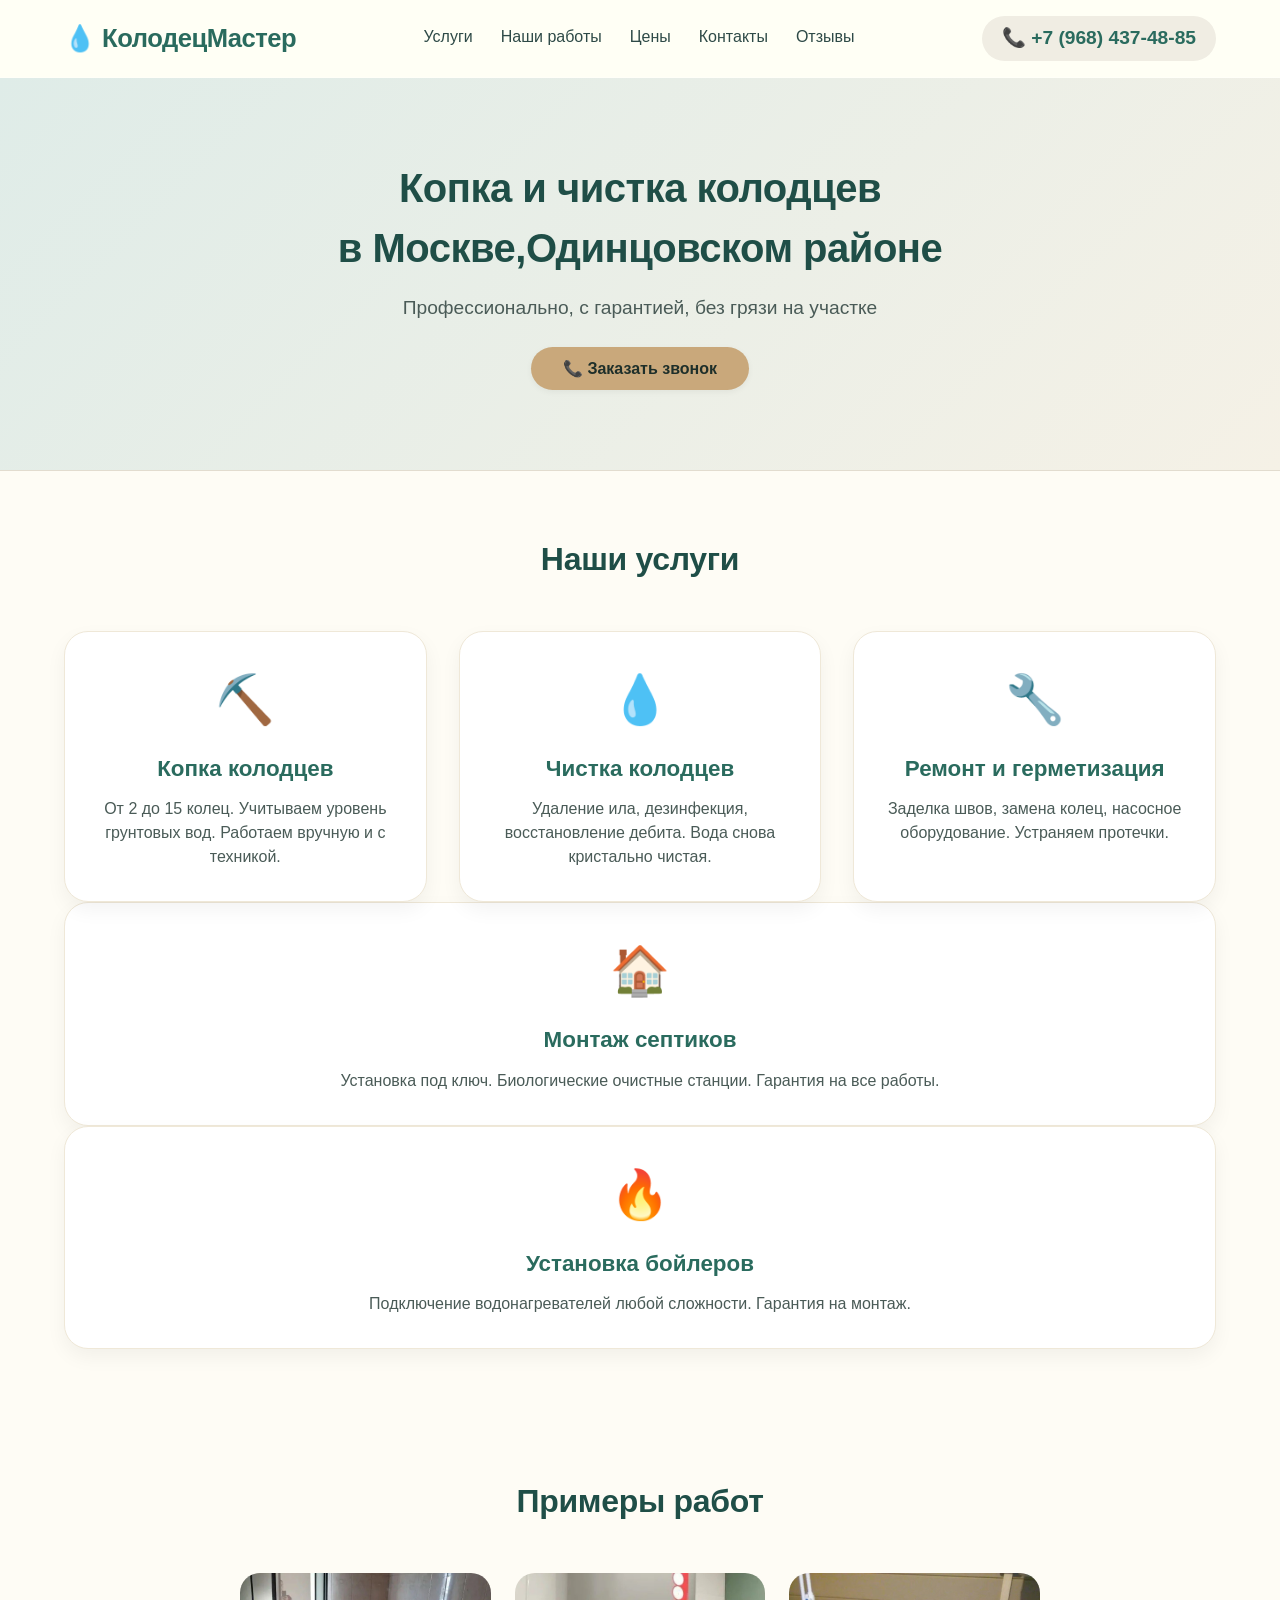
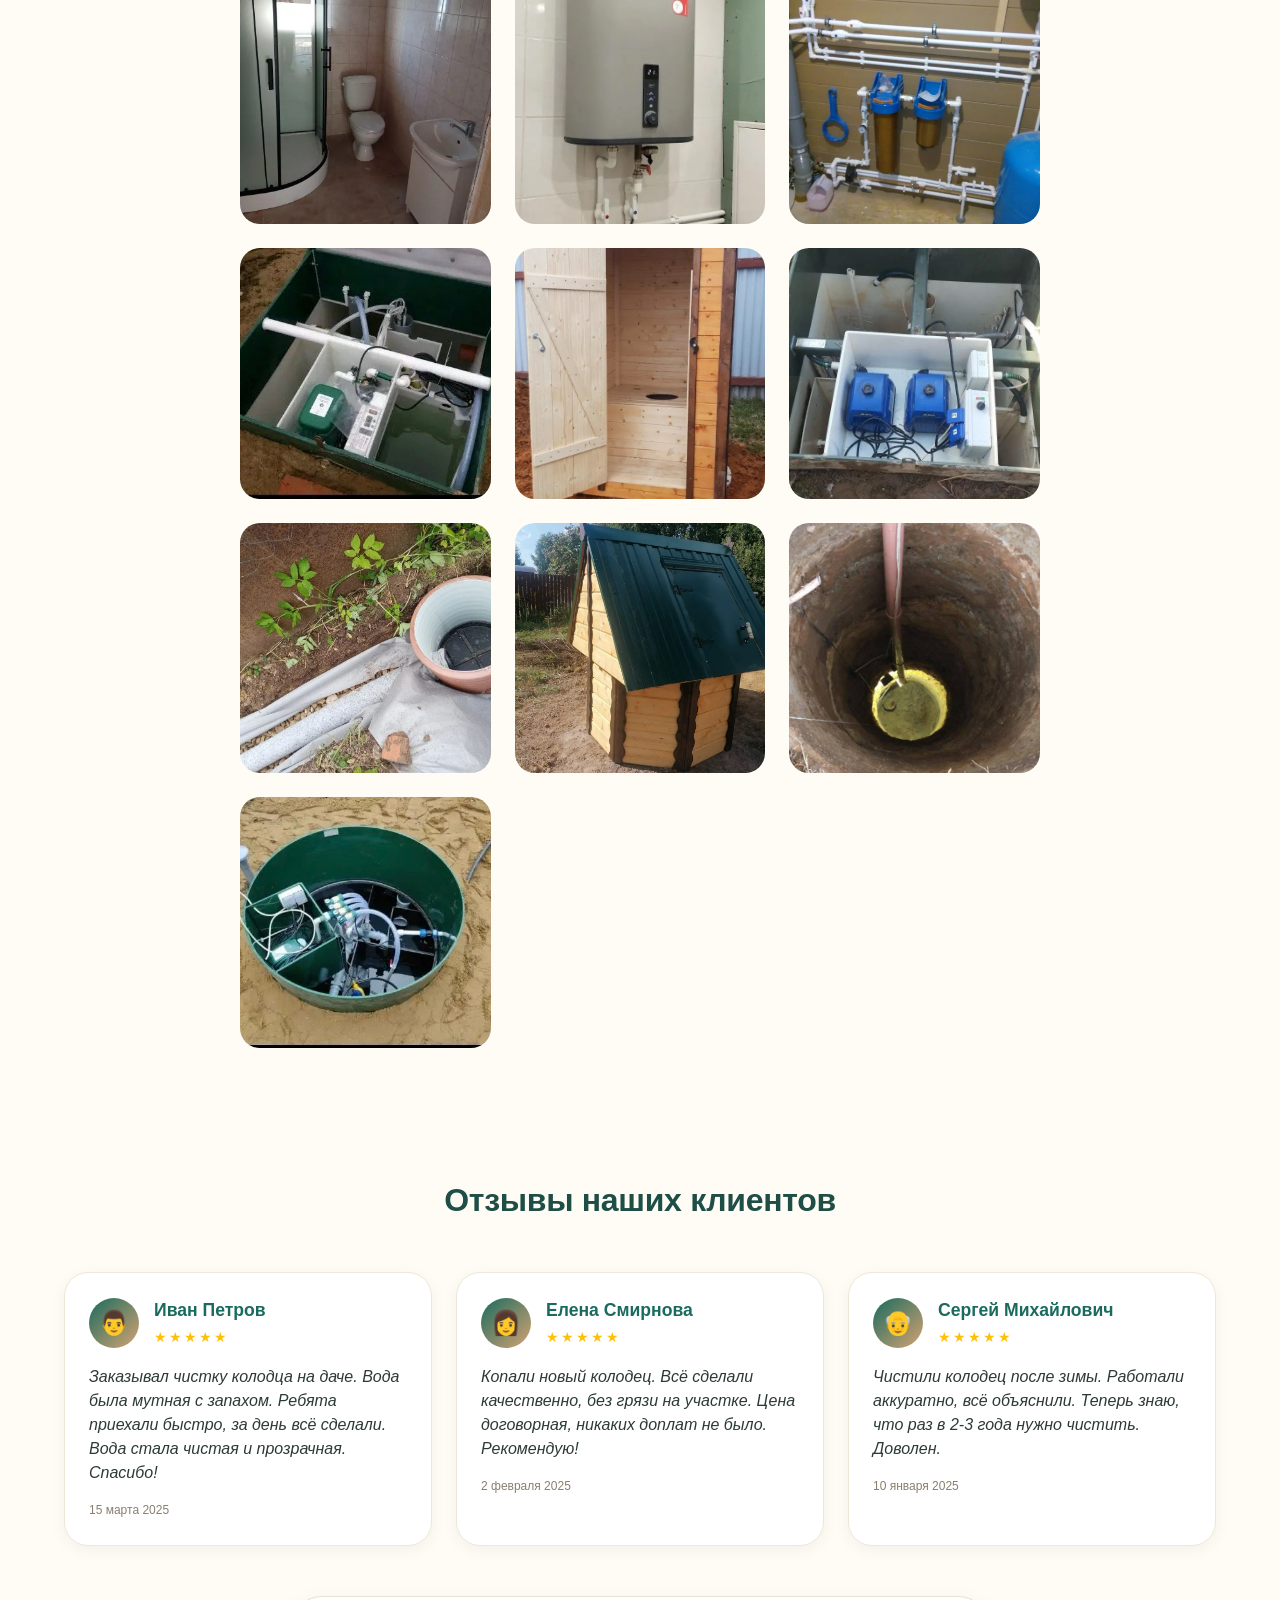
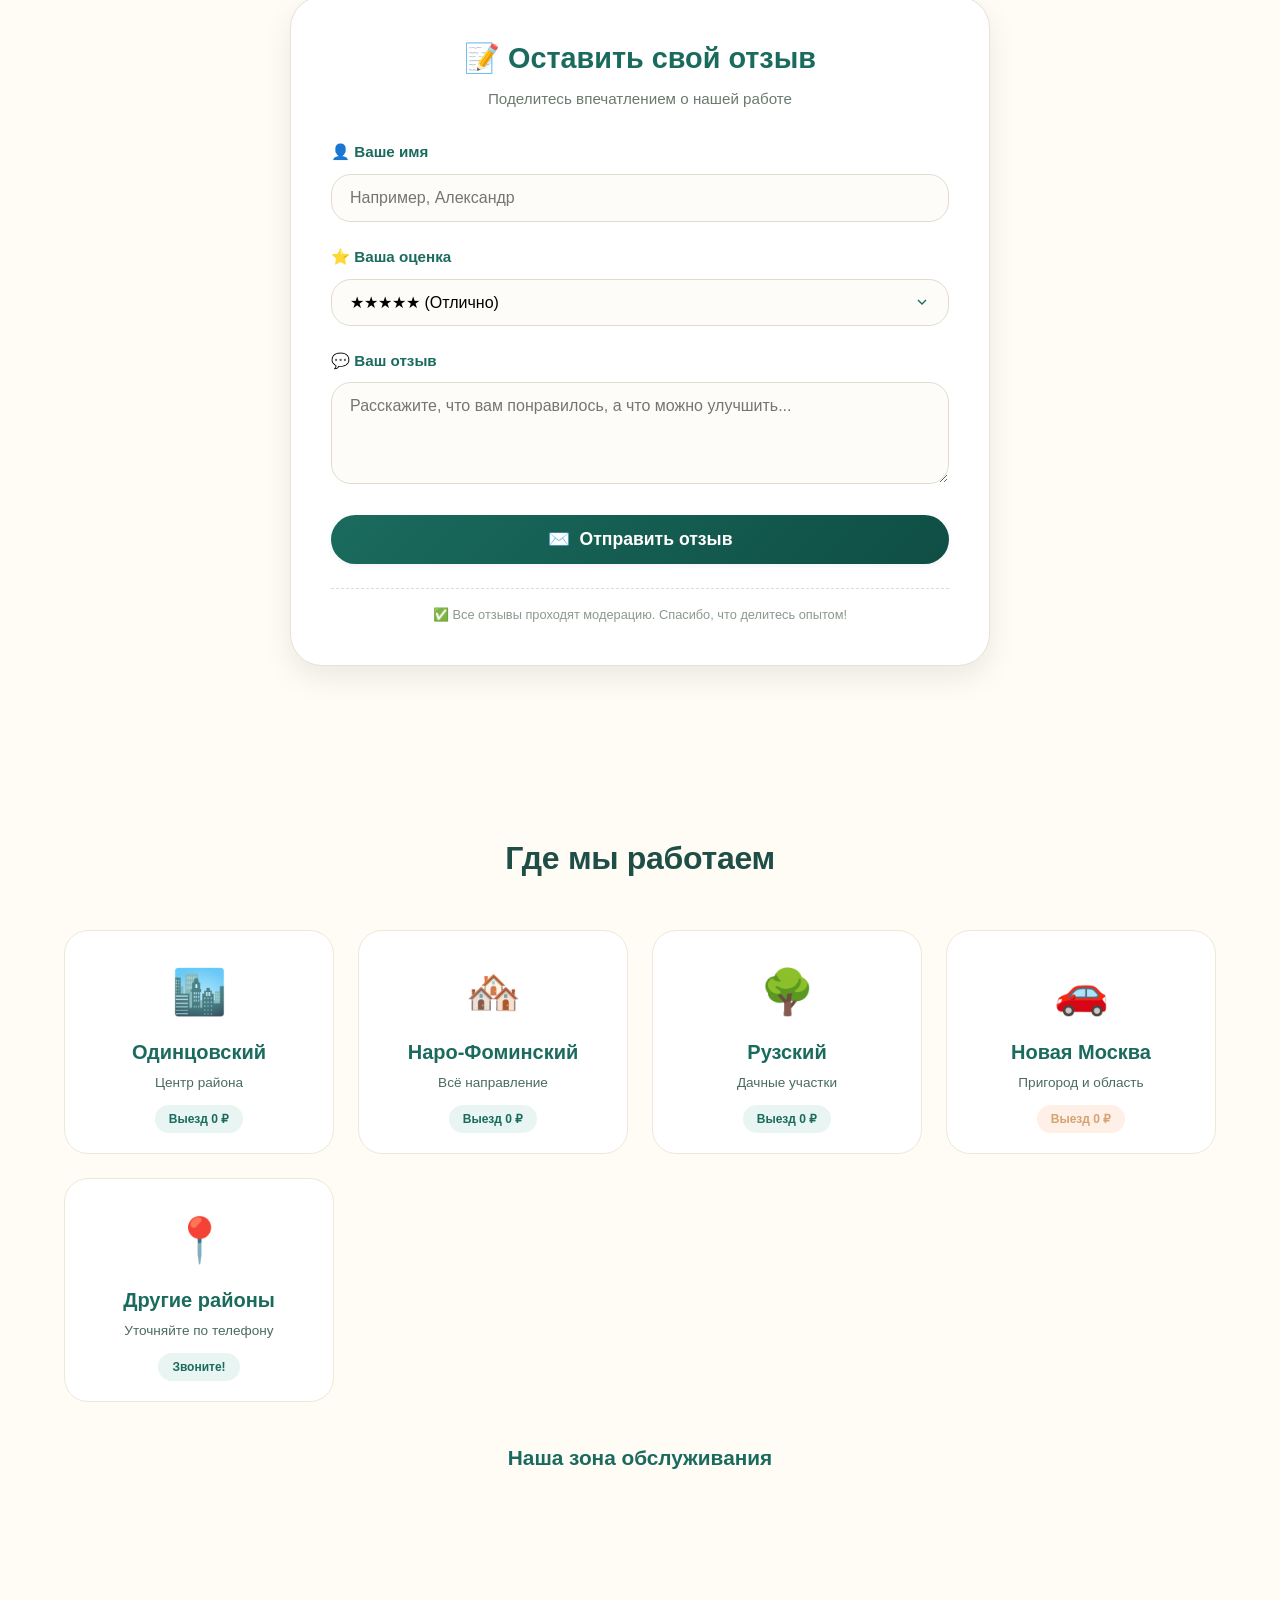
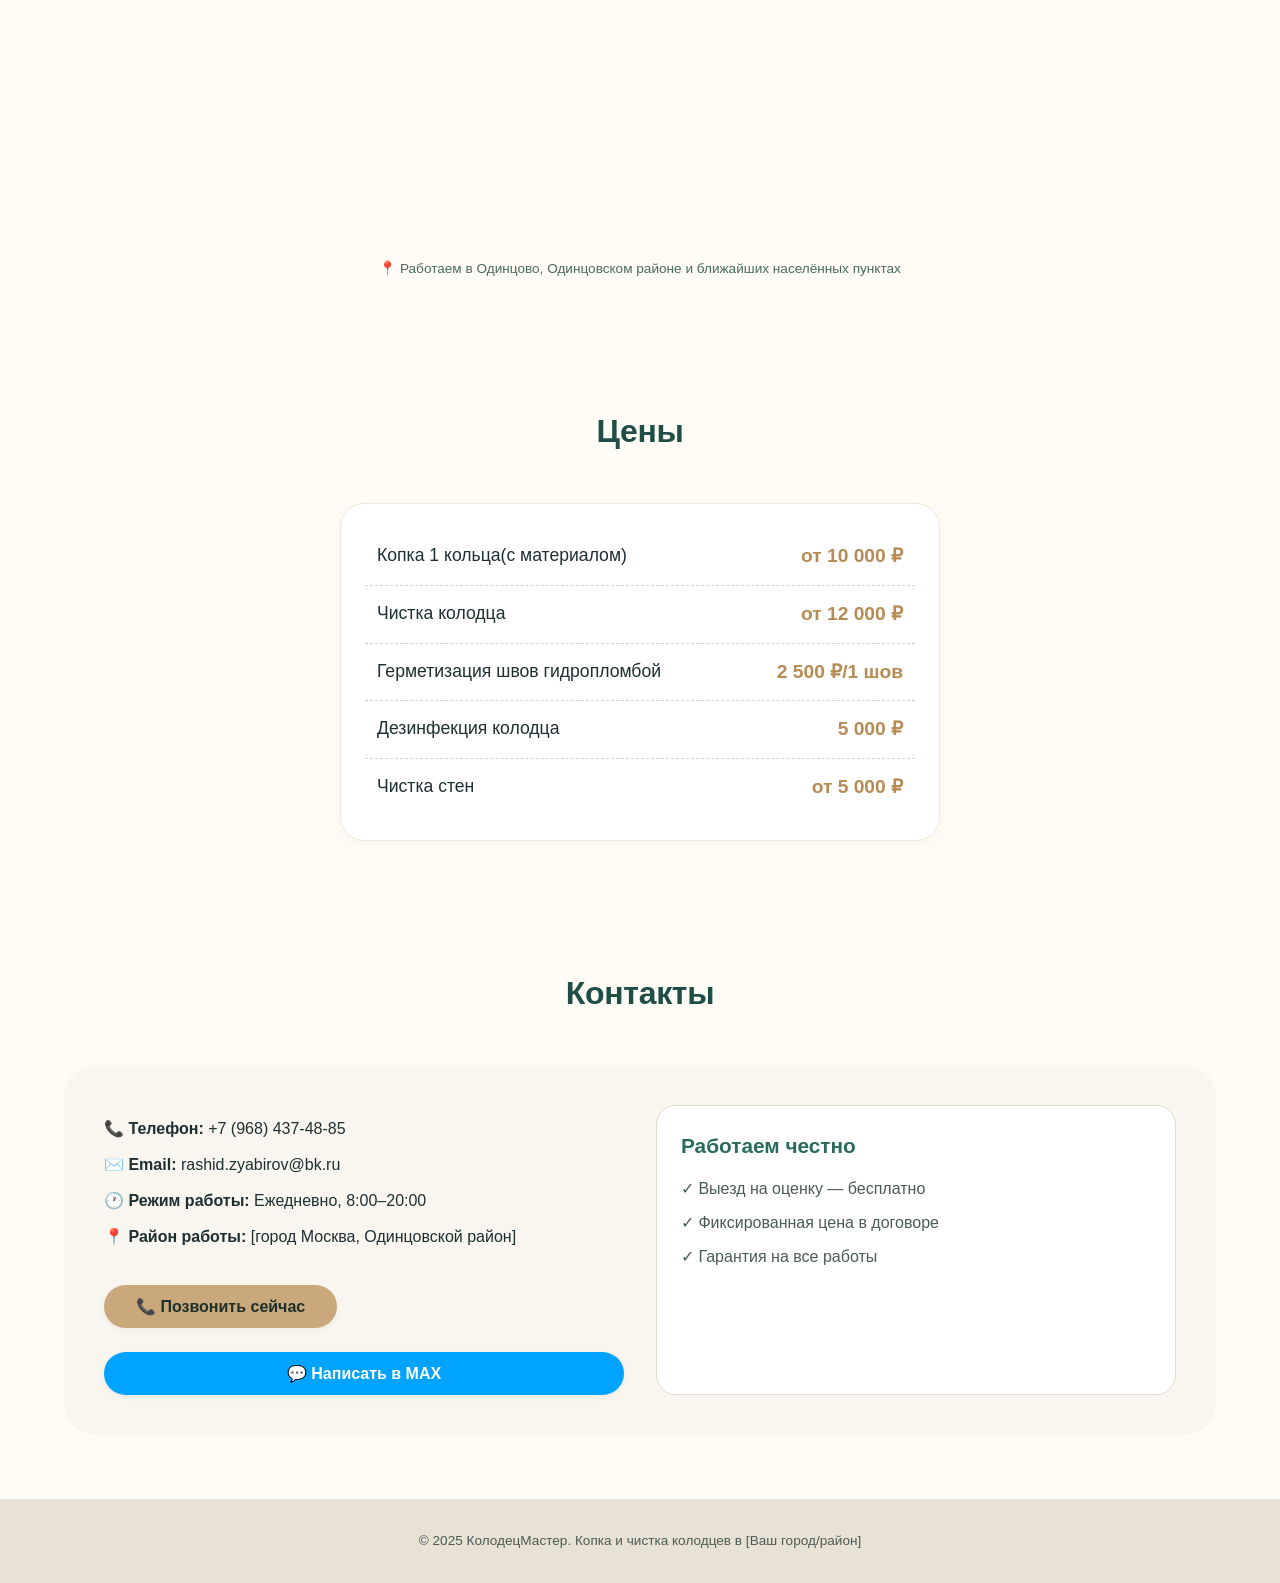
==== колодцыру.html @ 78f5280a "Add files via upload" ====
<!DOCTYPE html>
<html lang="ru">
<head>
    <meta charset="UTF-8">
    <meta name="viewport" content="width=device-width, initial-scale=1.0, maximum-scale=5.0, user-scalable=yes">
    <title>Копка и чистка колодцев | Профессионально</title>
    <link rel="stylesheet" href="style.css">
</head>
<body>
    <header>
        <div class="container">
            <div class="logo">💧 КолодецМастер</div>
            <nav>
                <a href="#services">Услуги</a>
                <a href="#gallery">Наши работы</a>
                <a href="#prices">Цены</a>
                <a href="#contacts">Контакты</a>
                <a href="#reviews">Отзывы</a>
            </nav>
            <div class="phone">📞 +7 (968) 437-48-85</div>
        </div>
    </header>

    <section class="hero">
        <div class="container">
            <h1>Копка и чистка колодцев <br>в Москве,Одинцовском районе</h1>
            <p>Профессионально, с гарантией, без грязи на участке</p>
            <button class="btn" onclick="callNow()">📞 Заказать звонок</button>
        </div>
    </section>

    <section id="services">
        <div class="container">
            <h2>Наши услуги</h2>
            <div class="services-grid">
                <div class="service-card">
                    <div class="service-icon">⛏️</div>
                    <h3>Копка колодцев</h3>
                    <p>От 2 до 15 колец. Учитываем уровень грунтовых вод. Работаем вручную и с техникой.</p>
                </div>
                <div class="service-card">
                    <div class="service-icon">💧</div>
                    <h3>Чистка колодцев</h3>
                    <p>Удаление ила, дезинфекция, восстановление дебита. Вода снова кристально чистая.</p>
                </div>
                <div class="service-card">
                    <div class="service-icon">🔧</div>
                    <h3>Ремонт и герметизация</h3>
                    <p>Заделка швов, замена колец, насосное оборудование. Устраняем протечки.</p>
                </div>
         </div>
                <div class="service-card">
                    <div class="service-icon">🏠</div>
                    <h3>Монтаж септиков</h3>
                    <p>Установка под ключ. Биологические очистные станции. Гарантия на все работы.</p>
                </div>
                <div class="service-card">
                    <div class="service-icon">🔥</div>
                    <h3>Установка бойлеров</h3>
                    <p>Подключение водонагревателей любой сложности. Гарантия на монтаж.</p>
                </div>
            </div>
    </section>
           <section id="gallery">
        <div class="container">
            <h2>Примеры работ</h2>
           <div class="gallery-grid">
    <div class="gallery-item">
        <img src="sanuzel.jpg" alt="Монтаж септика" style="width:100%; height:100%; object-fit:cover">
    </div>
    <div class="gallery-item">
        <img src="boiler.jpg" alt="Установка бойлера" style="width:100%; height:100%; object-fit:cover">
    </div>
    <div class="gallery-item">
        <img src="razvodka.jpg" alt="Наш компрессор" style="width:100%; height:100%; object-fit:cover">
    </div>
    <div class="gallery-item">
        <img src="avtonomnayakanal.jpg" alt="Процесс работы" style="width:100%; height:100%; object-fit:cover">
    </div>
    <div class="gallery-item">
        <img src="ustonovkatul.jpg" alt="Результат работы" style="width:100%; height:100%; object-fit:cover">
    </div>
    <div class="gallery-item">
        <img src="zamenakomp.jpg" alt="Наша работа" style="width:100%; height:100%; object-fit:cover">
    </div>
    <div class="gallery-item">
        <img src="drizhsisuch.jpg" alt="Наша работа" style="width:100%; height:100%; object-fit:cover">
    </div>
    <div class="gallery-item">
        <img src="ustdostdomkol.jpg" alt="Наша работа" style="width:100%; height:100%; object-fit:cover">
    </div>
    <div class="gallery-item">
        <img src="kopkakol.jpg" alt="Наша работа" style="width:100%; height:100%; object-fit:cover">
    </div>
    <div class="gallery-item">
        <img src="avtkaneuro.jpg" alt="Наша работа" style="width:100%; height:100%; object-fit:cover">
    </div>
</div>
    </section>
        <section id="reviews">
        <div class="container">
            <h2>Отзывы наших клиентов</h2>
            
            <!-- Список отзывов -->
            <div class="reviews-grid" id="reviewsList">
                <!-- Примеры отзывов (можно удалить или оставить) -->
                <div class="review-card">
                    <div class="review-header">
                        <div class="review-avatar">👨</div>
                        <div class="review-info">
                            <h4>Иван Петров</h4>
                            <div class="review-rating">★★★★★</div>
                        </div>
                    </div>
                    <p class="review-text">Заказывал чистку колодца на даче. Вода была мутная с запахом. Ребята приехали быстро, за день всё сделали. Вода стала чистая и прозрачная. Спасибо!</p>
                    <span class="review-date">15 марта 2025</span>
                </div>
                
                <div class="review-card">
                    <div class="review-header">
                        <div class="review-avatar">👩</div>
                        <div class="review-info">
                            <h4>Елена Смирнова</h4>
                            <div class="review-rating">★★★★★</div>
                        </div>
                    </div>
                    <p class="review-text">Копали новый колодец. Всё сделали качественно, без грязи на участке. Цена договорная, никаких доплат не было. Рекомендую!</p>
                    <span class="review-date">2 февраля 2025</span>
                </div>
                
                <div class="review-card">
                    <div class="review-header">
                        <div class="review-avatar">👴</div>
                        <div class="review-info">
                            <h4>Сергей Михайлович</h4>
                            <div class="review-rating">★★★★★</div>
                        </div>
                    </div>
                    <p class="review-text">Чистили колодец после зимы. Работали аккуратно, всё объяснили. Теперь знаю, что раз в 2-3 года нужно чистить. Доволен.</p>
                    <span class="review-date">10 января 2025</span>
                </div>
            </div>
                       <!-- Улучшенная форма отзывов -->
            <div class="review-form-container">
                <h3>📝 Оставить свой отзыв</h3>
                <p class="form-subtitle">Поделитесь впечатлением о нашей работе</p>
                
                <form action="https://formspree.io/f/xykvprkg" method="POST">
                    <input type="hidden" name="_subject" value="Новый отзыв о компании">
                    <input type="hidden" name="_captcha" value="true">
                    
                    <div class="form-group">
                        <label>👤 Ваше имя</label>
                        <input type="text" name="Имя" placeholder="Например, Александр" required>
                    </div>
                    
                    <div class="form-group">
                        <label>⭐ Ваша оценка</label>
                        <div class="rating-select">
                            <select name="Оценка" required>
                                <option value="5">★★★★★ (Отлично)</option>
                                <option value="4">★★★★☆ (Хорошо)</option>
                                <option value="3">★★★☆☆ (Нормально)</option>
                                <option value="2">★★☆☆☆ (Плохо)</option>
                                <option value="1">★☆☆☆☆ (Ужасно)</option>
                            </select>
                        </div>
                    </div>
                    
                    <div class="form-group">
                        <label>💬 Ваш отзыв</label>
                        <textarea name="Отзыв" rows="4" placeholder="Расскажите, что вам понравилось, а что можно улучшить..." required></textarea>
                    </div>
                    
                    <button type="submit" class="btn submit-btn">
                        <span>✉️</span> Отправить отзыв
                    </button>
                </form>
                <p class="review-note">✅ Все отзывы проходят модерацию. Спасибо, что делитесь опытом!</p>
            </div>
    </section>
     <section id="area">
        <div class="container">
            <h2>Где мы работаем</h2>
            <div class="area-grid">
                <div class="area-card">
                    <div class="area-icon">🏙️</div>
                    <h3>Одинцовский</h3>
                    <p>Центр района</p>
                    <span class="area-badge">Выезд 0 ₽</span>
                </div>
                <div class="area-card">
                    <div class="area-icon">🏘️</div>
                    <h3>Наро-Фоминский</h3>
                    <p>Всё направление</p>
                    <span class="area-badge">Выезд 0 ₽</span>
                </div>
                <div class="area-card">
                    <div class="area-icon">🌳</div>
                    <h3>Рузский</h3>
                    <p>Дачные участки</p>
                    <span class="area-badge">Выезд 0 ₽</span>
                </div>
                <div class="area-card">
                    <div class="area-icon">🚗</div>
                    <h3>Новая Москва</h3>
                    <p>Пригород и область</p>
                    <span class="area-badge distance">Выезд 0 ₽</span>
                </div>
                <div class="area-card">
                    <div class="area-icon">📍</div>
                    <h3>Другие районы</h3>
                    <p>Уточняйте по телефону</p>
                    <span class="area-badge">Звоните!</span>
                </div>
            </div>
        </div>
              <div class="map-container">
            <h3 class="map-title">Наша зона обслуживания</h3>
            <div class="map-wrapper">
                <iframe 
                    src="https://yandex.ru/map-widget/v1/?ll=37.2639,55.6789&z=11&pt=37.2639,55.6789,pm2rdm"
                    width="100%" 
                    height="350" 
                    frameborder="0"
                    style="border-radius:20px;">
                </iframe>
            </div>
            <p class="map-note">📍 Работаем в Одинцово, Одинцовском районе и ближайших населённых пунктах</p>
        </div>
    </section>
    <section id="prices">
        <div class="container">
            <h2>Цены</h2>
            <div class="price-list">
                <div class="price-item">Копка 1 кольца(с материалом) <span>от 10 000 ₽</span></div>
                <div class="price-item">Чистка колодца <span>от 12 000 ₽</span></div>
                <div class="price-item">Герметизация швов гидропломбой <span> 2 500 ₽/1 шов</span></div>
                <div class="price-item">Дезинфекция колодца <span> 5 000 ₽</span></div>
                <div class="price-item">Чистка стен <span>от 5 000 ₽</span></div>
            </div>
        </div>
    </section>

    <section id="contacts">
        <div class="container">
            <h2>Контакты</h2>
            <div class="contacts-grid">
                <div>
                    <p><strong>📞 Телефон:</strong> +7 (968) 437-48-85</p>
                    <p><strong>✉️ Email:</strong> rashid.zyabirov@bk.ru</p>
                    <p><strong>🕐 Режим работы:</strong> Ежедневно, 8:00–20:00</p>
                    <p><strong>📍 Район работы:</strong> [город Москва, Одинцовской район]</p>
                    <button class="btn" onclick="location.href='tel:+79684374885'">📞 Позвонить сейчас</button>
                  <button class="btn max-btn" onclick="window.open('https://max.ru/u/f9LHodD0cOKrh06BCFjhGMnUNa-4eDgvpVwZsdHexJ_9FWTyZ3ghPgQd-PA', '_blank')">💬 Написать в MAX</button>
                </div>
                <div class="info-card">
                    <h4>Работаем честно</h4>
                    <p>✓ Выезд на оценку — бесплатно</p>
                    <p>✓ Фиксированная цена в договоре</p>
                    <p>✓ Гарантия на все работы</p>
                </div>
            </div>
        </div>
    </section>

    <footer>
        <div class="container">
            <p>© 2025 КолодецМастер. Копка и чистка колодцев в [Ваш город/район]</p>
        </div>
    </footer>

    <script>
        function callNow() {
            alert('Спасибо за заявку! Мы перезвоним вам в течение 15 минут.');
            // Замените на реальный номер:
            // window.location.href = 'tel:+79048543290';
        }
    </script>
        <script>
        // Загрузка отзывов из localStorage при открытии страницы
        function loadReviews() {
            const savedReviews = localStorage.getItem('userReviews');
            if (savedReviews) {
                const reviews = JSON.parse(savedReviews);
                const reviewsGrid = document.getElementById('reviewsList');
                // Добавляем пользовательские отзывы в начало списка
                reviews.forEach(review => {
                    const reviewCard = createReviewCard(review.name, review.rating, review.text, review.date);
                    reviewsGrid.insertBefore(reviewCard, reviewsGrid.firstChild);
                });
            }
        }
        
        // Создание карточки отзыва
        function createReviewCard(name, rating, text, date) {
            const avatars = ['👨', '👩', '👴', '👵', '🧑', '👨‍🦱', '👩‍🦰'];
            const randomAvatar = avatars[Math.floor(Math.random() * avatars.length)];
            const stars = '★'.repeat(rating) + '☆'.repeat(5 - rating);
            
            const card = document.createElement('div');
            card.className = 'review-card';
            card.innerHTML = `
                <div class="review-header">
                    <div class="review-avatar">${randomAvatar}</div>
                    <div class="review-info">
                        <h4>${escapeHtml(name)}</h4>
                        <div class="review-rating">${stars}</div>
                    </div>
                </div>
                <p class="review-text">${escapeHtml(text)}</p>
                <span class="review-date">${date}</span>
            `;
            return card;
        }
        
        // Защита от XSS
        function escapeHtml(str) {
            if (!str) return '';
            return str
                .replace(/&/g, '&amp;')
                .replace(/</g, '&lt;')
                .replace(/>/g, '&gt;')
                .replace(/"/g, '&quot;')
                .replace(/'/g, '&#39;');
        }
        
        // Обработка отправки отзыва
        const reviewForm = document.getElementById('reviewForm');
        if (reviewForm) {
            reviewForm.addEventListener('submit', function(e) {
                e.preventDefault();
                
                const name = document.getElementById('reviewName').value.trim();
                const rating = parseInt(document.getElementById('reviewRating').value);
                const text = document.getElementById('reviewText').value.trim();
                
                if (!name || !text) {
                    alert('Пожалуйста, заполните имя и текст отзыва');
                    return;
                }
                
                const today = new Date();
                const date = `${today.getDate()} ${today.toLocaleString('ru', {month: 'long'})} ${today.getFullYear()}`;
                
                // Создаём новый отзыв
                const newReview = { name, rating, text, date };
                
                // Сохраняем в localStorage
                let savedReviews = localStorage.getItem('userReviews');
                let reviews = savedReviews ? JSON.parse(savedReviews) : [];
                reviews.unshift(newReview); // Добавляем в начало
                localStorage.setItem('userReviews', JSON.stringify(reviews));
                
                // Добавляем на страницу
                const reviewsGrid = document.getElementById('reviewsList');
                const reviewCard = createReviewCard(name, rating, text, date);
                reviewsGrid.insertBefore(reviewCard, reviewsGrid.firstChild);
                
                // Очищаем форму
                reviewForm.reset();
                document.getElementById('reviewRating').value = '5';
                
                alert('Спасибо за отзыв! Он появится на сайте после модерации.');
            });
        }
        
        // Загружаем отзывы при открытии
        loadReviews();
    </script>
        <script>
        const form = document.getElementById('feedbackForm');
        if (form) {
            form.addEventListener('submit', function(e) {
                e.preventDefault();
                
                const name = document.getElementById('fbName').value;
                const rating = document.getElementById('fbRating').value;
                const text = document.getElementById('fbText').value;
                
                const stars = '★'.repeat(rating) + '☆'.repeat(5 - rating);
                
                // Сообщение для клиента
                alert(`Спасибо, ${name}! Ваш отзыв отправлен на модерацию.`);
                
                // Очищаем форму
                form.reset();
                
                // Здесь можно настроить реальную отправку на почту
                // Для этого зарегистрируйтесь на formspree.io и получите ссылку
            });
        }
    </script>
</body>
</html>
---- style.css ----
* {
    margin: 0;
    padding: 0;
    box-sizing: border-box;
}

body {
    font-family: -apple-system, BlinkMacSystemFont, 'Segoe UI', Roboto, 'Helvetica Neue', sans-serif;
    line-height: 1.5;
    color: #1e2f32;
    background: #fefcf5;
}

.container {
    max-width: 1200px;
    margin: 0 auto;
    padding: 0 24px;
}

/* Шапка — закреплённая (работает на всех телефонах) */
header {
    background: rgba(255, 255, 245, 0.95);
    backdrop-filter: blur(12px);
    border-bottom: 1px solid rgba(255, 255, 255, 0.3);
    padding: 16px 0;
    position: -webkit-sticky;  /* для Safari на iPhone */
    position: sticky;
    top: 0;
    z-index: 1000;
    width: 100%;
}
header .container {
    display: flex;
    justify-content: space-between;
    align-items: center;
    flex-wrap: wrap;
    gap: 16px;
}

.logo {
    font-size: 1.6rem;
    font-weight: 700;
    color: #2a6b5e;
    letter-spacing: -0.5px;
}

nav {
    display: flex;
    gap: 28px;
    flex-wrap: wrap;
}

nav a {
    color: #2e4a47;
    text-decoration: none;
    font-weight: 500;
    transition: 0.2s;
    padding: 8px 0;
    border-bottom: 2px solid transparent;
}

nav a:hover {
    border-bottom-color: #c9a87b;
    color: #1a4e45;
}

.phone {
    font-size: 1.2rem;
    font-weight: 600;
    background: #f0ede3;
    padding: 8px 20px;
    border-radius: 40px;
    color: #2a6b5e;
}

/* Герой-секция */
.hero {
    background: linear-gradient(135deg, #dfece8 0%, #f5f1e6 100%);
    padding: 80px 0;
    text-align: center;
    border-bottom: 1px solid #e2dccf;
}

.hero h1 {
    font-size: 2.5rem;
    font-weight: 700;
    color: #1f4e47;
    margin-bottom: 16px;
    letter-spacing: -0.5px;
}

.hero p {
    font-size: 1.2rem;
    color: #4a5b57;
    max-width: 600px;
    margin: 0 auto;
}

.btn {
    background: #c9a87b;
    color: #1e2f2a;
    border: none;
    padding: 12px 32px;
    font-size: 1rem;
    font-weight: 600;
    border-radius: 48px;
    cursor: pointer;
    transition: all 0.2s;
    margin-top: 24px;
    box-shadow: 0 2px 6px rgba(0,0,0,0.05);
}

.btn:hover {
    background: #b68b54;
    transform: translateY(-2px);
    color: white;
}

/* Секции */
section {
    padding: 64px 0;
}

h2 {
    text-align: center;
    font-size: 2rem;
    color: #1f4e47;
    margin-bottom: 48px;
    letter-spacing: -0.3px;
}

/* Карточки услуг */
.services-grid {
    display: grid;
    grid-template-columns: repeat(auto-fit, minmax(280px, 1fr));
    gap: 32px;
}

.service-card {
    background: white;
    border-radius: 24px;
    padding: 32px 24px;
    text-align: center;
    box-shadow: 0 8px 20px rgba(0,0,0,0.05);
    transition: 0.2s;
    border: 1px solid #efe8d8;
}

.service-card:hover {
    transform: translateY(-6px);
    box-shadow: 0 20px 32px rgba(0,0,0,0.1);
}

.service-icon {
    font-size: 48px;
    margin-bottom: 16px;
}

.service-card h3 {
    font-size: 1.4rem;
    color: #2a6b5e;
    margin-bottom: 12px;
}

.service-card p {
    color: #4a5b57;
    line-height: 1.5;
}

/* Галерея — три одинаковых картинки в ряд */
.gallery-grid {
    display: grid;
    grid-template-columns: repeat(3, 1fr);
    gap: 24px;
    max-width: 800px;
    margin: 0 auto;
}

.gallery-item {
    background: #eae5d8;
    border-radius: 20px;
    overflow: hidden;
    aspect-ratio: 1 / 1;
    display: flex;
    align-items: center;
    justify-content: center;
}

.gallery-item img {
    width: 100%;
    height: 100%;
    object-fit: cover;
}

.before-after {
    position: relative;
    width: 100%;
    height: 100%;
}

.badge {
    position: absolute;
    top: 12px;
    left: 12px;
    background: #c9a87b;
    color: white;
    padding: 4px 12px;
    border-radius: 20px;
    font-size: 0.8rem;
    font-weight: bold;
    z-index: 2;
}

.badge.after {
    background: #2a6b5e;
}

.gallery-note {
    text-align: center;
    margin-top: 20px;
    font-size: 0.85rem;
    color: #8a7f6e;
}
/* ===== ГДЕ МЫ РАБОТАЕМ (КАРТОЧКИ РАЙОНОВ) ===== */
.area-grid {
    display: grid;
    grid-template-columns: repeat(auto-fit, minmax(220px, 1fr));
    gap: 24px;
    margin-top: 20px;
}

.area-card {
    background: white;
    text-align: center;
    padding: 28px 16px 20px;
    border-radius: 24px;
    border: 1px solid #efe8d8;
    transition: all 0.25s ease;
    position: relative;
    overflow: hidden;
}

.area-card:hover {
    transform: translateY(-6px);
    box-shadow: 0 12px 24px rgba(0,0,0,0.08);
    border-color: #d4a373;
}

.area-icon {
    font-size: 44px;
    display: block;
    margin-bottom: 12px;
}

.area-card h3 {
    color: #1a6b5e;
    font-size: 1.25rem;
    margin-bottom: 6px;
    font-weight: 600;
}

.area-card p {
    color: #4a6b5e;
    font-size: 0.85rem;
    margin-bottom: 12px;
}

.area-badge {
    display: inline-block;
    background: #e9f5f2;
    color: #1a6b5e;
    padding: 5px 14px;
    border-radius: 40px;
    font-size: 0.75rem;
    font-weight: 600;
}

.area-badge.distance {
    background: #fef0e6;
    color: #d4a373;
}

/* На телефоне — 2 колонки */
@media (max-width: 550px) {
    .area-grid {
        grid-template-columns: repeat(2, 1fr);
        gap: 16px;
    }
    
    .area-card {
        padding: 20px 12px 16px;
    }
    
    .area-icon {
        font-size: 32px;
    }
    
    .area-card h3 {
        font-size: 1rem;
    }
}
/* ===== КАРТА (уменьшенная) ===== */
.map-container {
    margin-top: 40px;
    text-align: center;
}

.map-wrapper {
    max-width: 800px;      /* максимальная ширина карты */
    width: 90%;            /* на узких экранах — 90% */
    margin: 0 auto;        /* выравнивание по центру */
}

.map-title {
    text-align: center;
    color: #1a6b5e;
    font-size: 1.3rem;
    margin-bottom: 16px;
}

.map-note {
    text-align: center;
    font-size: 0.85rem;
    color: #4a6b5e;
    margin-top: 12px;
}
/* ===== ОТЗЫВЫ ===== */
.reviews-grid {
    display: grid;
    grid-template-columns: repeat(auto-fit, minmax(300px, 1fr));
    gap: 24px;
    margin-bottom: 50px;
}

.review-card {
    background: white;
    border-radius: 24px;
    padding: 24px;
    box-shadow: 0 4px 16px rgba(0,0,0,0.05);
    border: 1px solid #efe8d8;
    transition: transform 0.2s;
}

.review-card:hover {
    transform: translateY(-4px);
    box-shadow: 0 8px 24px rgba(0,0,0,0.1);
}

.review-header {
    display: flex;
    align-items: center;
    gap: 15px;
    margin-bottom: 16px;
}

.review-avatar {
    width: 50px;
    height: 50px;
    background: linear-gradient(135deg, #1a6b5e 0%, #d4a373 100%);
    border-radius: 50%;
    display: flex;
    align-items: center;
    justify-content: center;
    font-size: 24px;
    color: white;
}

.review-info h4 {
    color: #1a6b5e;
    font-size: 1.1rem;
    margin-bottom: 4px;
}

.review-rating {
    color: #ffc107;
    font-size: 0.9rem;
    letter-spacing: 2px;
}

.review-text {
    color: #2c3a35;
    line-height: 1.5;
    margin-bottom: 12px;
    font-style: italic;
}

.review-date {
    font-size: 0.75rem;
    color: #8a7f6e;
}

/* ===== УЛУЧШЕННАЯ ФОРМА ОТЗЫВОВ ===== */
.review-form-container {
    background: white;
    border-radius: 32px;
    padding: 40px;
    box-shadow: 0 12px 30px rgba(0, 0, 0, 0.08);
    border: 1px solid #e8e2d4;
    max-width: 700px;
    margin: 40px auto;
}

.review-form-container h3 {
    font-size: 1.8rem;
    color: #1a6b5e;
    margin-bottom: 8px;
    text-align: center;
}

.form-subtitle {
    text-align: center;
    color: #6b7a6e;
    margin-bottom: 30px;
    font-size: 0.95rem;
}

.form-group {
    margin-bottom: 24px;
}

.form-group label {
    display: block;
    font-weight: 600;
    color: #1a6b5e;
    margin-bottom: 10px;
    font-size: 0.95rem;
}

.form-group input,
.form-group select,
.form-group textarea {
    width: 100%;
    padding: 14px 18px;
    border: 1.5px solid #e2dccf;
    border-radius: 20px;
    font-size: 1rem;
    font-family: inherit;
    transition: all 0.2s ease;
    background: #fefcf8;
}

.form-group input:focus,
.form-group select:focus,
.form-group textarea:focus {
    outline: none;
    border-color: #1a6b5e;
    box-shadow: 0 0 0 3px rgba(26, 107, 94, 0.1);
    background: white;
}

.form-group textarea {
    resize: vertical;
    min-height: 100px;
}

.rating-select select {
    cursor: pointer;
    appearance: none;
    background-image: url('data:image/svg+xml;utf8,<svg xmlns="http://www.w3.org/2000/svg" width="16" height="16" viewBox="0 0 24 24" fill="none" stroke="%231a6b5e" stroke-width="2"><polyline points="6 9 12 15 18 9"></polyline></svg>');
    background-repeat: no-repeat;
    background-position: right 18px center;
}

.submit-btn {
    width: 100%;
    background: linear-gradient(135deg, #1a6b5e 0%, #0f4e44 100%);
    color: white;
    font-size: 1.1rem;
    font-weight: 600;
    padding: 14px;
    border-radius: 40px;
    transition: all 0.2s ease;
    display: flex;
    align-items: center;
    justify-content: center;
    gap: 10px;
}

.submit-btn:hover {
    transform: translateY(-3px);
    box-shadow: 0 8px 20px rgba(26, 107, 94, 0.3);
    background: linear-gradient(135deg, #0f5a4e 0%, #0a4036 100%);
}

.review-note {
    text-align: center;
    font-size: 0.8rem;
    color: #8a9a8e;
    margin-top: 24px;
    padding-top: 16px;
    border-top: 1px dashed #e2dccf;
}

/* Адаптация под телефон */
@media (max-width: 768px) {
    .review-form-container {
        padding: 24px 20px;
        margin: 30px 16px;
    }
    
    .review-form-container h3 {
        font-size: 1.5rem;
    }
    
    .form-group input,
    .form-group select,
    .form-group textarea {
        padding: 12px 14px;
    }
}
/* Адаптация */
/* ===== АДАПТАЦИЯ ПОД ТЕЛЕФОН ===== */
@media (max-width: 768px) {
    /* Шапка */
    header .container {
        flex-direction: column;
        text-align: center;
        gap: 12px;
    }
    
    .logo {
        font-size: 1.4rem;
    }
    
    nav {
        justify-content: center;
        gap: 20px;
        flex-wrap: wrap;
    }
    
    nav a {
        font-size: 0.9rem;
        padding: 6px 0;
    }
    
    .phone {
        font-size: 1rem;
        padding: 6px 16px;
    }
    
    /* Герой-секция */
    .hero {
        padding: 60px 0 50px;
    }
    
    .hero h1 {
        font-size: 1.6rem;
        line-height: 1.3;
    }
    
    .hero p {
        font-size: 0.95rem;
        padding: 0 16px;
    }
    
    .btn {
        padding: 10px 24px;
        font-size: 0.9rem;
    }
    
    /* Заголовки */
    h2 {
        font-size: 1.5rem;
        margin-bottom: 30px;
    }
    
    h2::after {
        width: 50px;
        height: 2px;
    }
    
    /* Секции */
    section {
        padding: 40px 0;
    }
    
    /* Карточки услуг */
    .services-grid {
        gap: 20px;
    }
    
    .service-card {
        padding: 24px 16px;
    }
    
    .service-icon {
        font-size: 40px;
    }
    
    .service-card h3 {
        font-size: 1.2rem;
    }
    
    .service-card p {
        font-size: 0.85rem;
    }
    
    /* Преимущества */
    .benefits-grid {
        gap: 16px;
    }
    
    .benefit {
        padding: 20px 12px;
    }
    
    .benefit-icon {
        font-size: 32px;
    }
    
    .benefit h3 {
        font-size: 1rem;
    }
    
    .benefit p {
        font-size: 0.8rem;
    }
    
    /* Счётчики */
    .stats-grid {
        gap: 20px;
        padding: 30px 20px;
        border-radius: 32px;
    }
    
    .stat-number {
        font-size: 2rem;
    }
    
    .stat-label {
        font-size: 0.8rem;
    }
    
    /* Галерея */
    .gallery-grid {
        grid-template-columns: 1fr;
        gap: 20px;
        max-width: 280px;
    }
    
    .gallery-item {
        aspect-ratio: 1 / 1;
    }
    
    /* Цены */
    .price-list {
        padding: 16px;
    }
    
    .price-item {
        font-size: 0.9rem;
        flex-wrap: wrap;
        gap: 8px;
        padding: 12px 8px;
    }
    
    .price-name {
        font-size: 0.9rem;
    }
    
    .price-item span {
        font-size: 1rem;
    }
    
    /* Где мы работаем (карточки районов) */
    .area-grid {
        grid-template-columns: repeat(2, 1fr);
        gap: 12px;
    }
    
    .area-card {
        padding: 16px 8px;
    }
    
    .area-icon {
        font-size: 28px;
    }
    
    .area-card h3 {
        font-size: 0.9rem;
    }
    
    .area-card p {
        font-size: 0.7rem;
    }
    
    .area-badge {
        font-size: 0.65rem;
        padding: 3px 10px;
    }
    
    /* Карта */
    .map-wrapper {
        width: 95%;
    }
    
    .map-wrapper iframe {
        height: 280px;
    }
    
    .map-title {
        font-size: 1.1rem;
    }
    
    .map-note {
        font-size: 0.75rem;
    }
    
    /* Контакты */
    .contacts-grid {
        grid-template-columns: 1fr;
        gap: 20px;
        padding: 24px;
    }
    
    .contacts-grid p {
        font-size: 0.9rem;
        margin: 10px 0;
    }
    
    .info-card {
        padding: 20px;
    }
    
    .info-card h4 {
        font-size: 1.1rem;
    }
    
    /* Кнопки в контактах */
    .contact-buttons {
        flex-direction: column;
        gap: 10px;
    }
    
    .contact-buttons .btn {
        width: 100%;
        text-align: center;
        font-size: 0.9rem;
    }
    
    /* Отзывы */
    .reviews-grid {
        grid-template-columns: 1fr;
        gap: 16px;
    }
    
    .review-card {
        padding: 18px;
    }
    
    .review-avatar {
        width: 40px;
        height: 40px;
        font-size: 20px;
    }
    
    .review-info h4 {
        font-size: 0.95rem;
    }
    
    .review-text {
        font-size: 0.85rem;
    }
    
    .review-form-container {
        padding: 24px 16px;
    }
    
    .review-form-container h3 {
        font-size: 1.2rem;
    }
    
    .form-row {
        grid-template-columns: 1fr;
        gap: 10px;
    }
    
    #reviewName, #reviewRating, #reviewText {
        font-size: 0.9rem;
    }
    
    /* Подвал */
    footer {
        padding: 24px 0;
        font-size: 0.7rem;
    }
    
    /* Кнопка MAX */
    .max-button-inner {
        width: 48px;
        height: 48px;
    }
    
    .max-icon {
        width: 24px;
        height: 24px;
    }
    
    .max-button {
        bottom: 20px;
        right: 20px;
    }
}
/* Цены */
.price-list {
    max-width: 600px;
    margin: 0 auto;
    background: white;
    border-radius: 24px;
    padding: 24px;
    box-shadow: 0 4px 16px rgba(0,0,0,0.03);
    border: 1px solid #efe8d8;
}

.price-item {
    display: flex;
    justify-content: space-between;
    padding: 14px 12px;
    border-bottom: 1px dashed #dbd3c0;
    font-size: 1.1rem;
}

.price-item:last-child {
    border-bottom: none;
}

.price-item span {
    font-weight: 700;
    color: #b68b54;
    font-size: 1.2rem;
}

/* Контакты */
.contacts-grid {
    display: grid;
    grid-template-columns: 1fr 1fr;
    gap: 32px;
    background: #f8f6ef;
    border-radius: 32px;
    padding: 40px;
}

.contacts-grid p {
    margin: 12px 0;
    font-size: 1rem;
}

.info-card {
    background: white;
    padding: 24px;
    border-radius: 20px;
    border: 1px solid #e2dccf;
}

.info-card h4 {
    color: #2a6b5e;
    font-size: 1.3rem;
    margin-bottom: 16px;
}

.info-card p {
    margin: 10px 0;
    color: #4a5b57;
}

/* Подвал */
footer {
    background: #e7e2d4;
    color: #4c5a54;
    text-align: center;
    padding: 32px 0;
    font-size: 0.85rem;
}

/* Адаптация под телефон */
@media (max-width: 768px) {
    header .container {
        flex-direction: column;
        text-align: center;
    }
    
    nav {
        justify-content: center;
        gap: 20px;
    }
    
    .hero h1 {
        font-size: 1.8rem;
    }
    
    .hero p {
        font-size: 1rem;
    }
    
    h2 {
        font-size: 1.6rem;
    }
    
    .gallery-grid {
        grid-template-columns: 1fr;
        gap: 16px;
        max-width: 300px;
    }
    
    .gallery-item {
        aspect-ratio: 1 / 1;
    }
    
    .contacts-grid {
        grid-template-columns: 1fr;
        padding: 24px;
    }
    
    .price-item {
        font-size: 0.95rem;
        flex-wrap: wrap;
        gap: 8px;
    }
}
/* ===== ПЛАВАЮЩАЯ КНОПКА MAX ===== */
.max-button {
    position: fixed;
    bottom: 30px;
    right: 30px;
    z-index: 999;
    display: block;
    text-decoration: none;
    transition: all 0.3s ease;
}

.max-button-inner {
    width: 60px;
    height: 60px;
    background: linear-gradient(135deg, #00A3FF 0%, #0066CC 100%);
    border-radius: 50%;
    display: flex;
    align-items: center;
    justify-content: center;
    box-shadow: 0 8px 20px rgba(0, 102, 204, 0.4);
    transition: all 0.3s ease;
    cursor: pointer;
}

.max-button-inner:hover {
    transform: scale(1.1);
    box-shadow: 0 12px 28px rgba(0, 102, 204, 0.5);
}

.max-icon {
    width: 32px;
    height: 32px;
}

/* Анимация пульсации для привлечения внимания */
.max-button {
    animation: pulse 2s infinite;
}

@keyframes pulse {
    0% {
        box-shadow: 0 0 0 0 rgba(0, 102, 204, 0.4);
    }
    70% {
        box-shadow: 0 0 0 15px rgba(0, 102, 204, 0);
    }
    100% {
        box-shadow: 0 0 0 0 rgba(0, 102, 204, 0);
    }
}

/* ===== ПЛАВАЮЩАЯ КНОПКА MAX ===== */
.max-button {
    position: fixed;
    bottom: 30px;
    right: 30px;
    z-index: 999;
    display: block;
    text-decoration: none;
    transition: all 0.3s ease;
}

.max-button-inner {
    width: 60px;
    height: 60px;
    background: linear-gradient(135deg, #00A3FF 0%, #0066CC 100%);
    border-radius: 50%;
    display: flex;
    align-items: center;
    justify-content: center;
    box-shadow: 0 8px 20px rgba(0, 102, 204, 0.4);
    transition: all 0.3s ease;
    cursor: pointer;
}

.max-button-inner:hover {
    transform: scale(1.1);
    box-shadow: 0 12px 28px rgba(0, 102, 204, 0.5);
}

.max-icon {
    width: 32px;
    height: 32px;
}

/* Анимация пульсации для привлечения внимания */
.max-button {
    animation: pulse 2s infinite;
}

@keyframes pulse {
    0% {
        box-shadow: 0 0 0 0 rgba(0, 102, 204, 0.4);
    }
    70% {
        box-shadow: 0 0 0 15px rgba(0, 102, 204, 0);
    }
    100% {
        box-shadow: 0 0 0 0 rgba(0, 102, 204, 0);
    }
}
/* ===== КНОПКИ В КОНТАКТАХ ===== */
.contact-buttons {
    display: flex;
    flex-direction: column;
    gap: 12px;
    margin-top: 20px;
}

.call-btn {
    background: #1a6b5e;
    color: white;
    width: 100%;
}

.call-btn:hover {
    background: #0f4e44;
    color: white;
}

.max-btn {
    background: #00A3FF;
    color: white;
    width: 100%;
}

.max-btn:hover {
    background: #0066CC;
    color: white;
    transform: translateY(-2px);
}

/* На телефонах кнопки в ряд */
@media (min-width: 480px) {
    .contact-buttons {
        flex-direction: row;
        gap: 15px;
    }
    
    .contact-buttons .btn {
        flex: 1;
        text-align: center;
    }
}
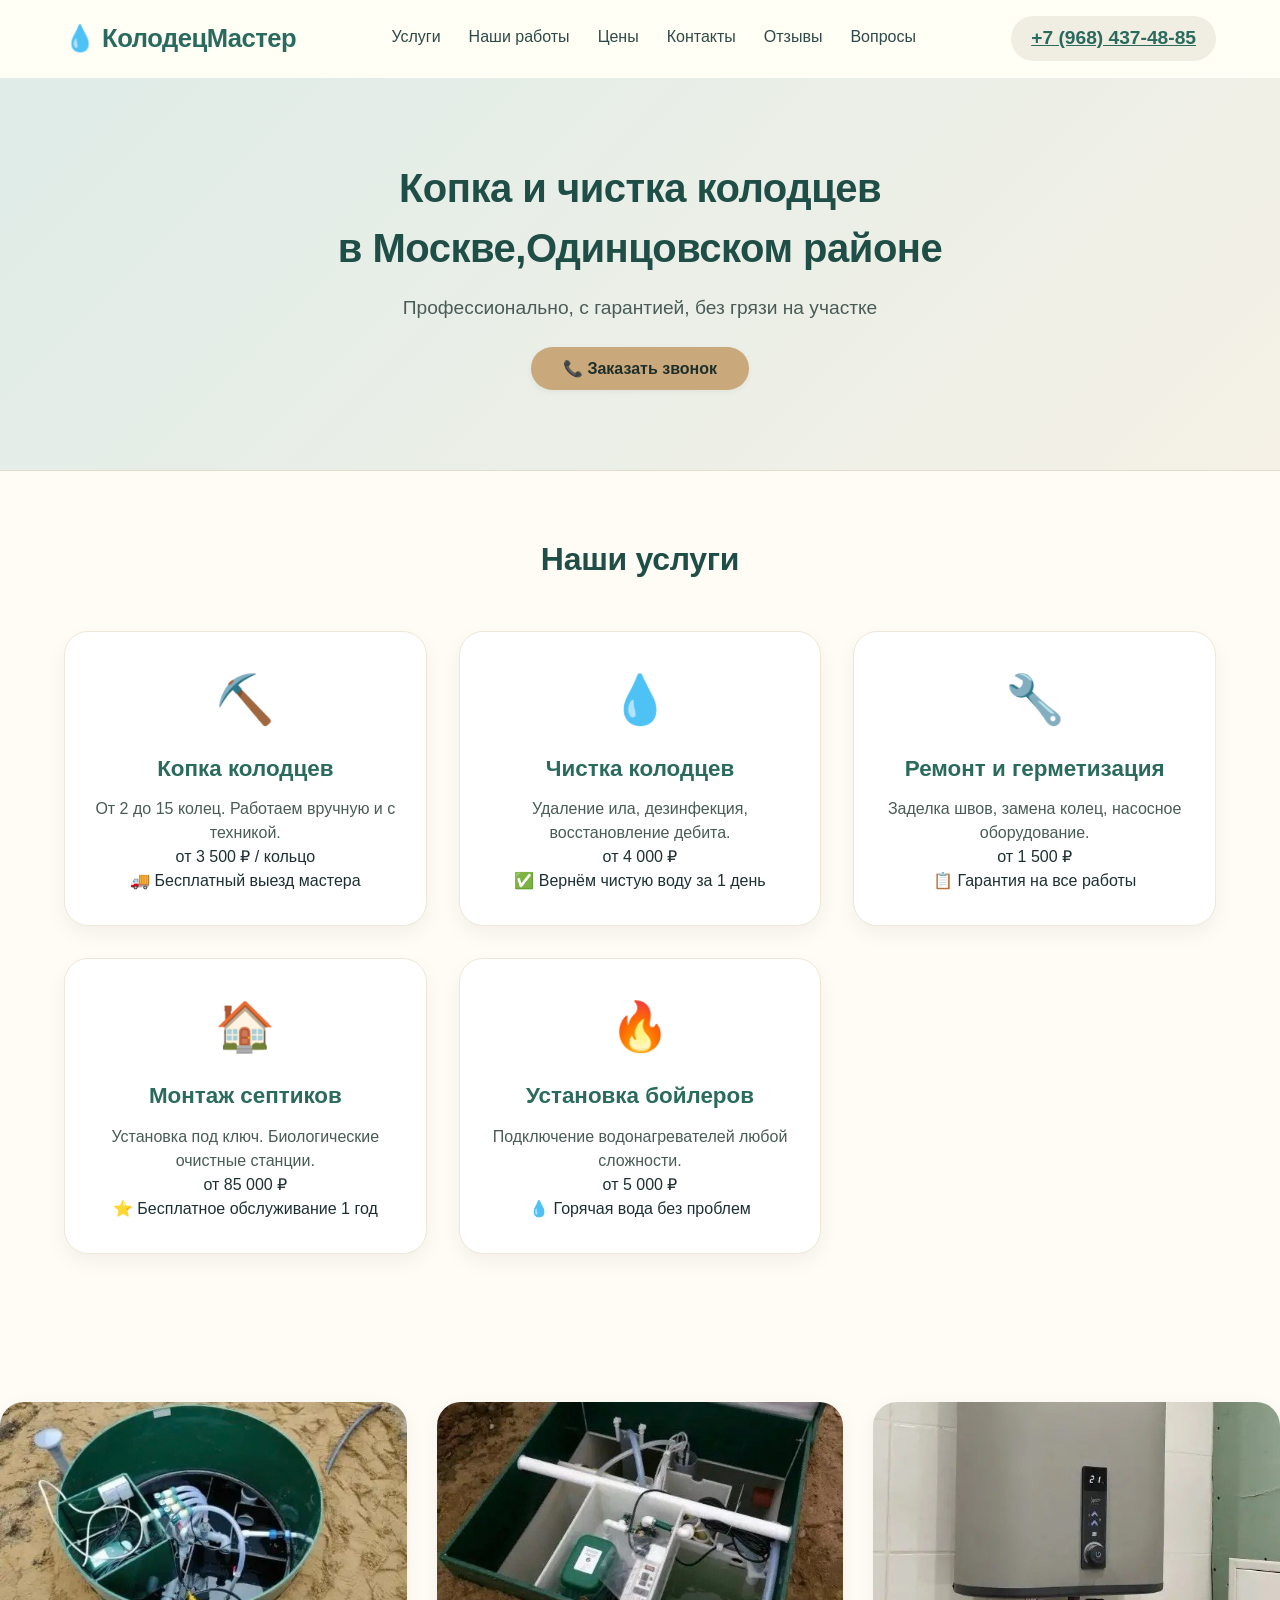
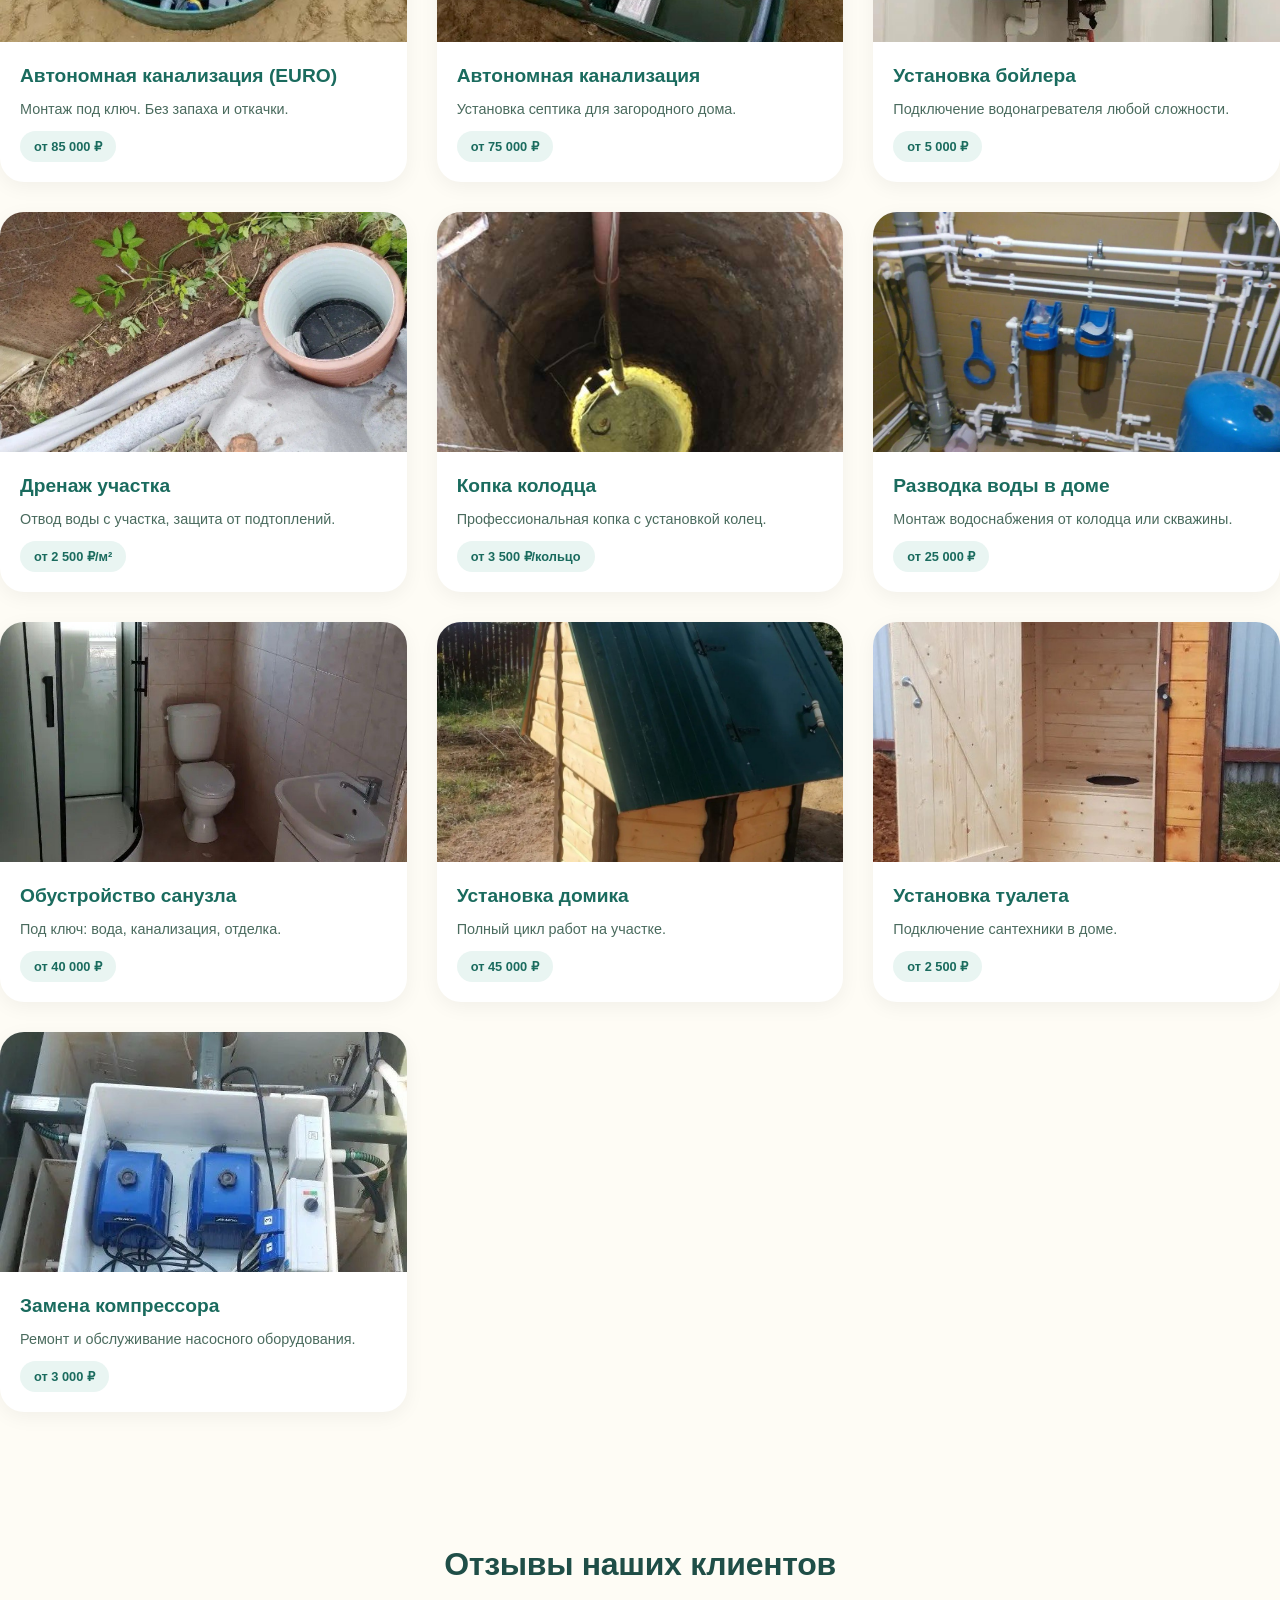
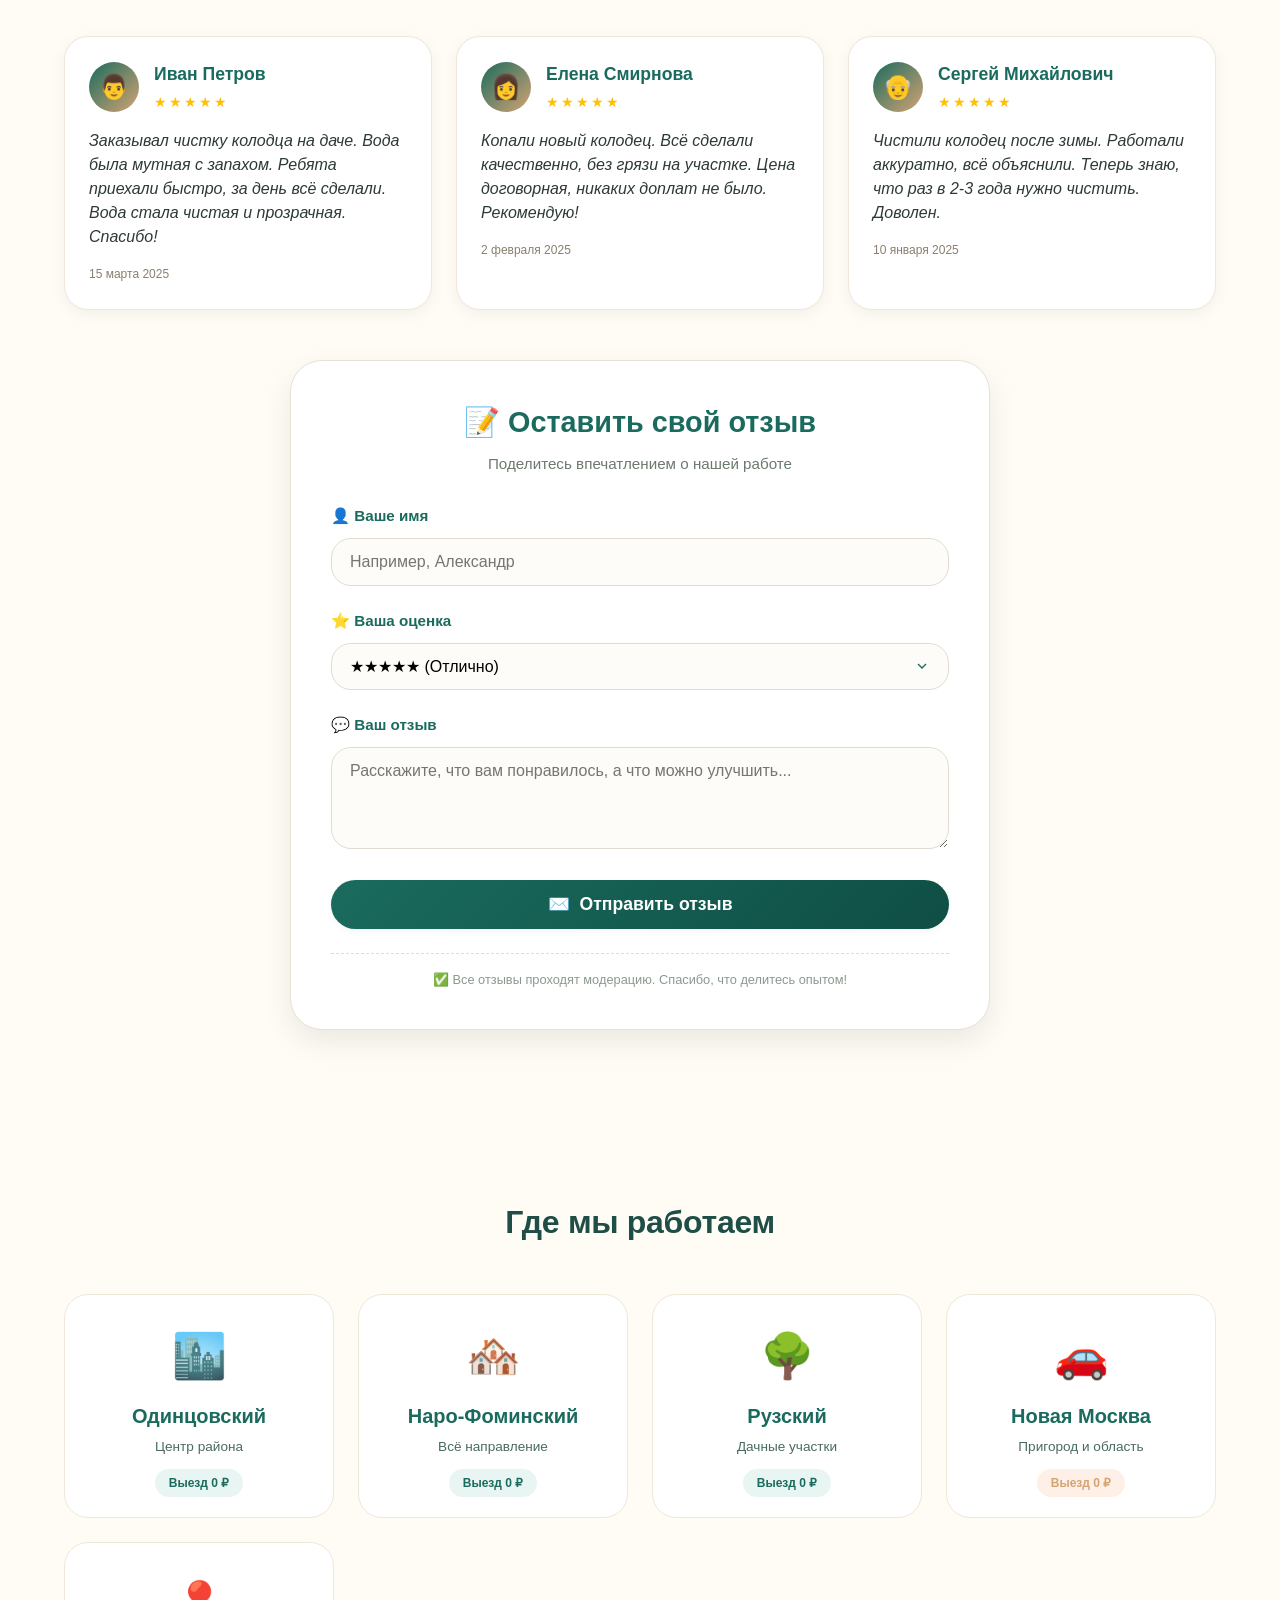
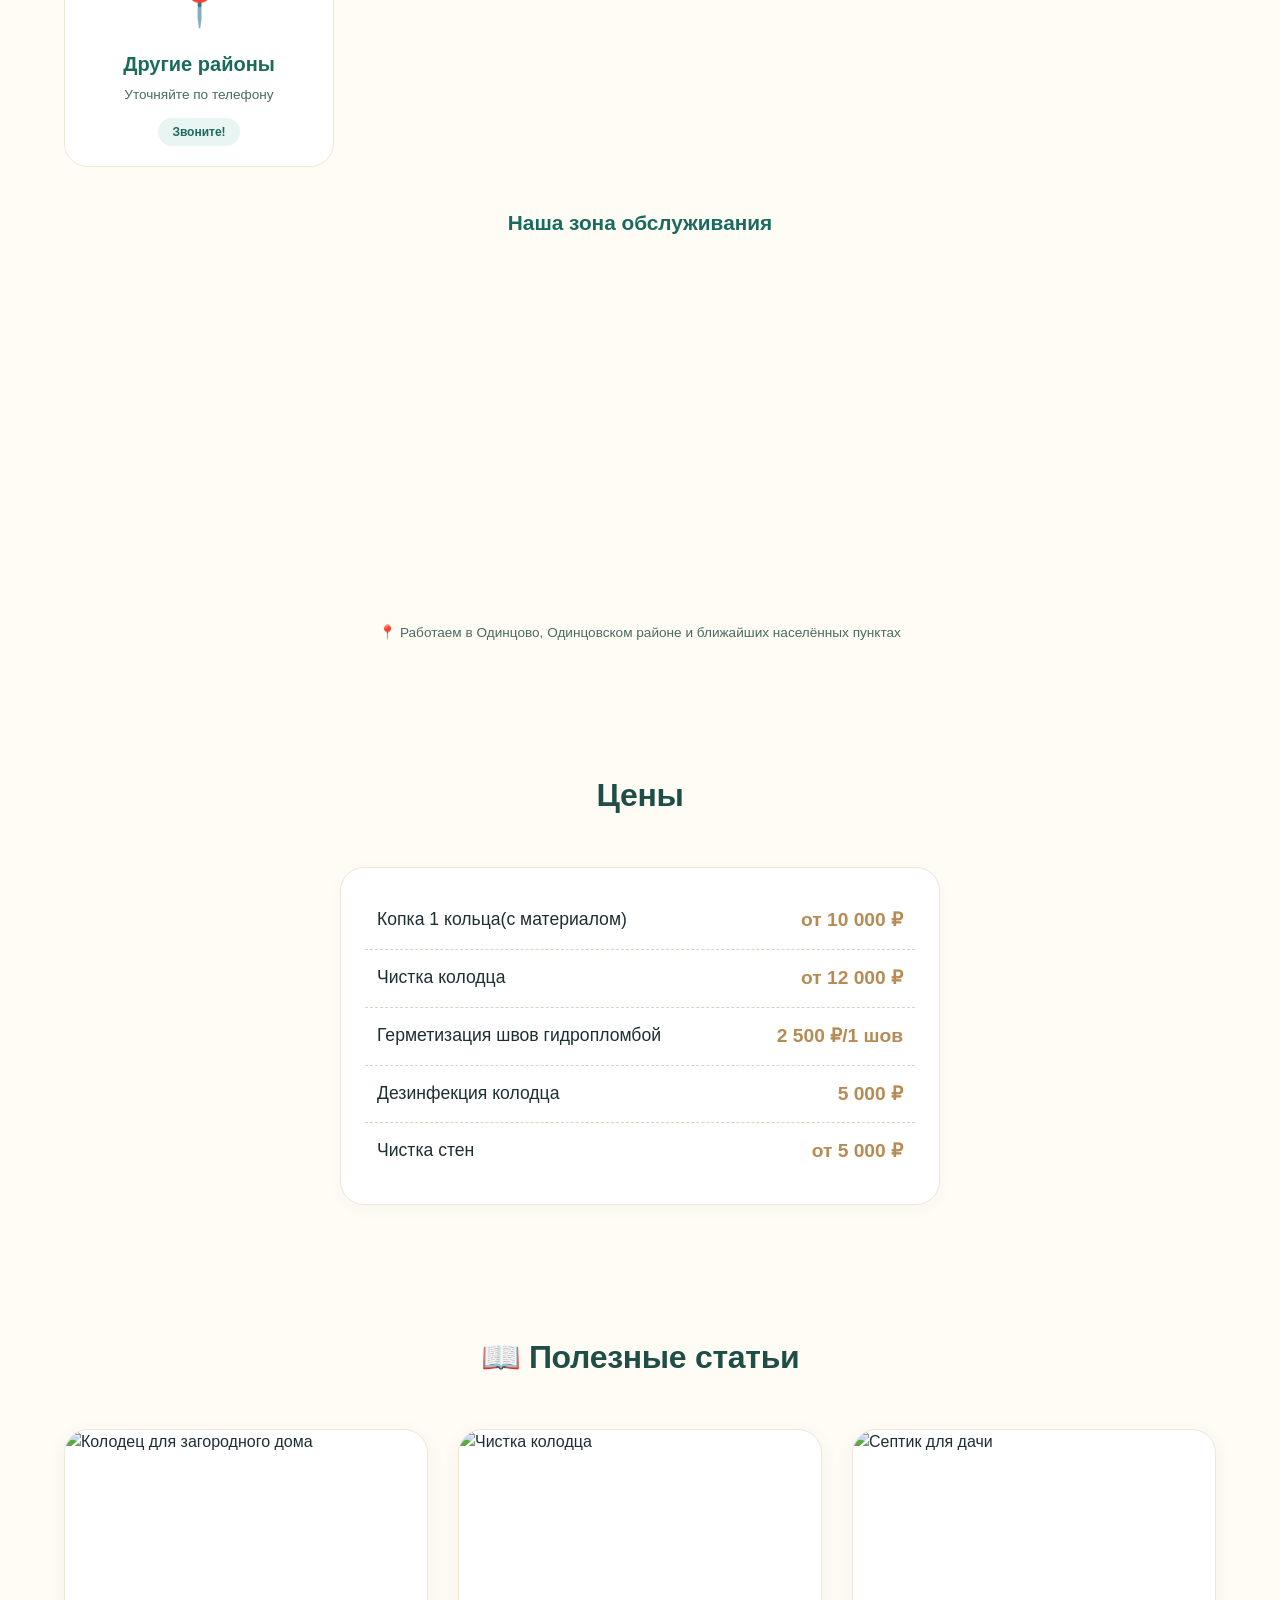
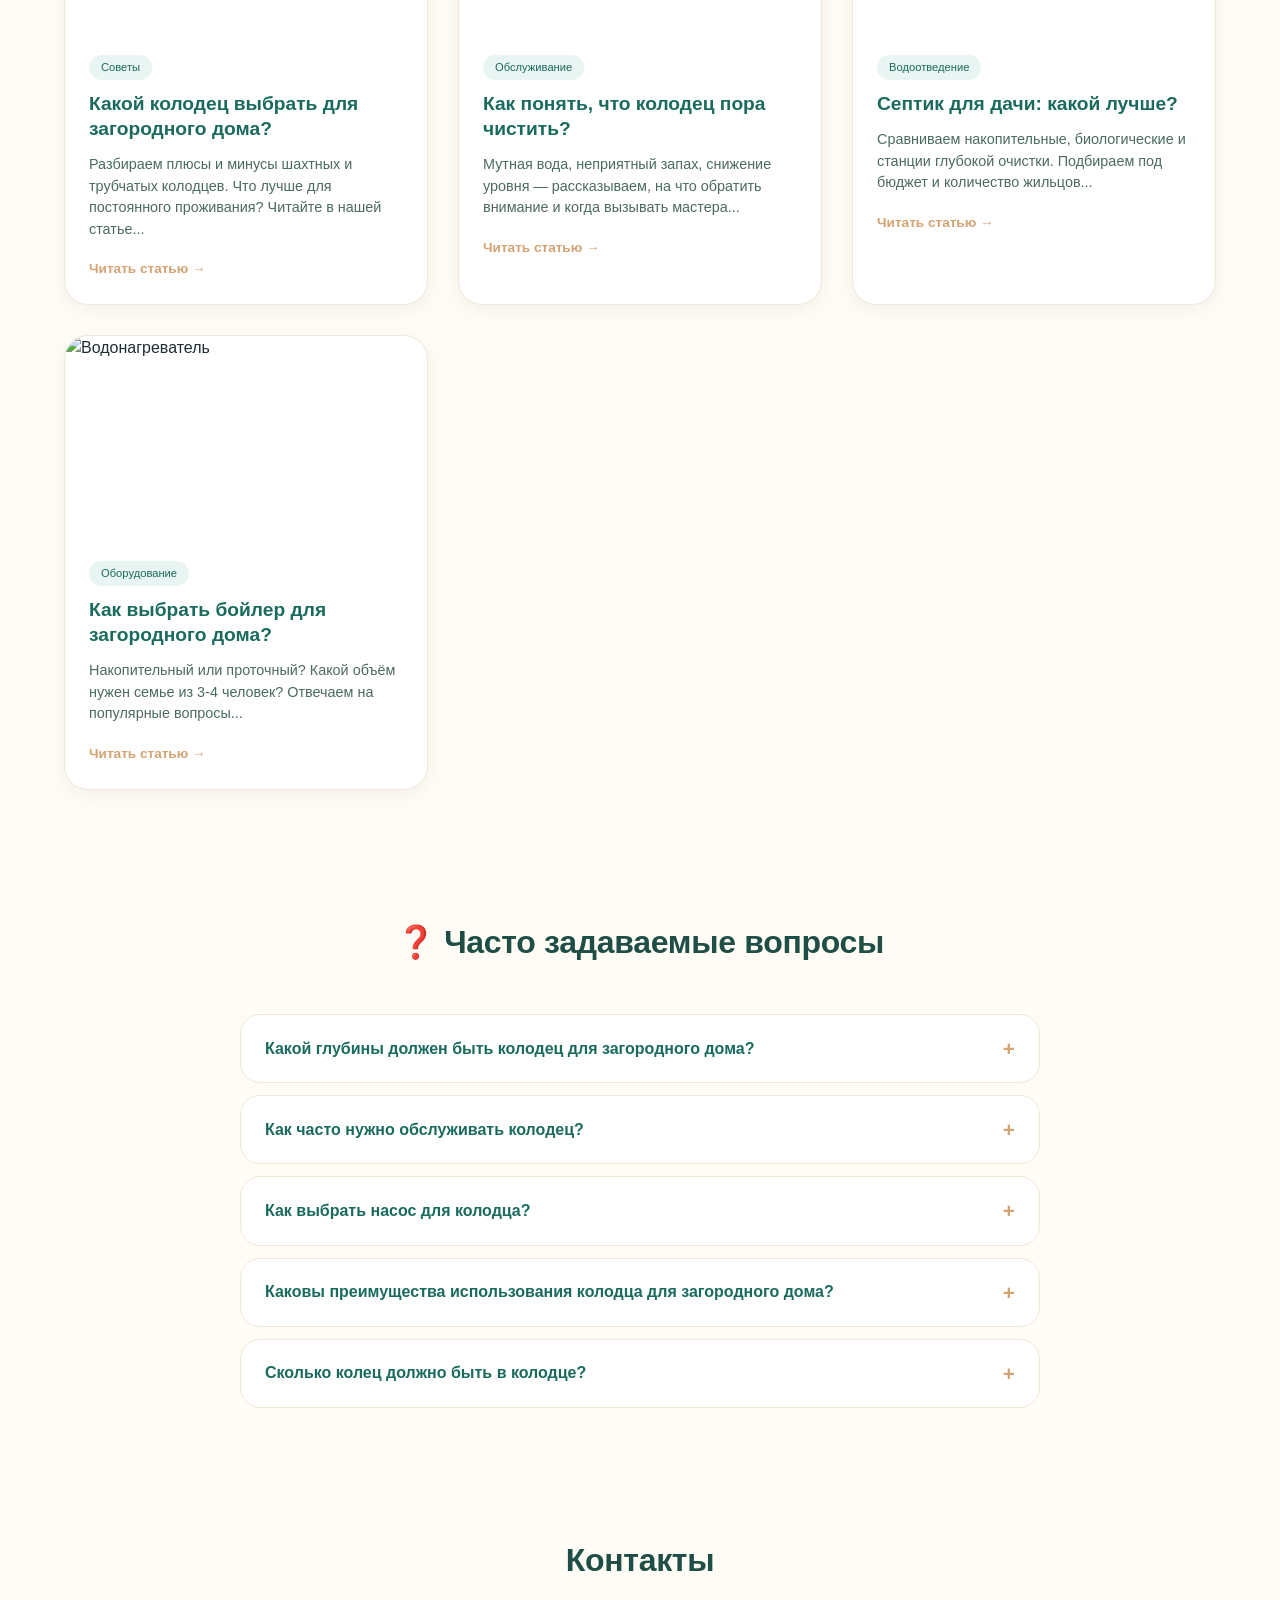
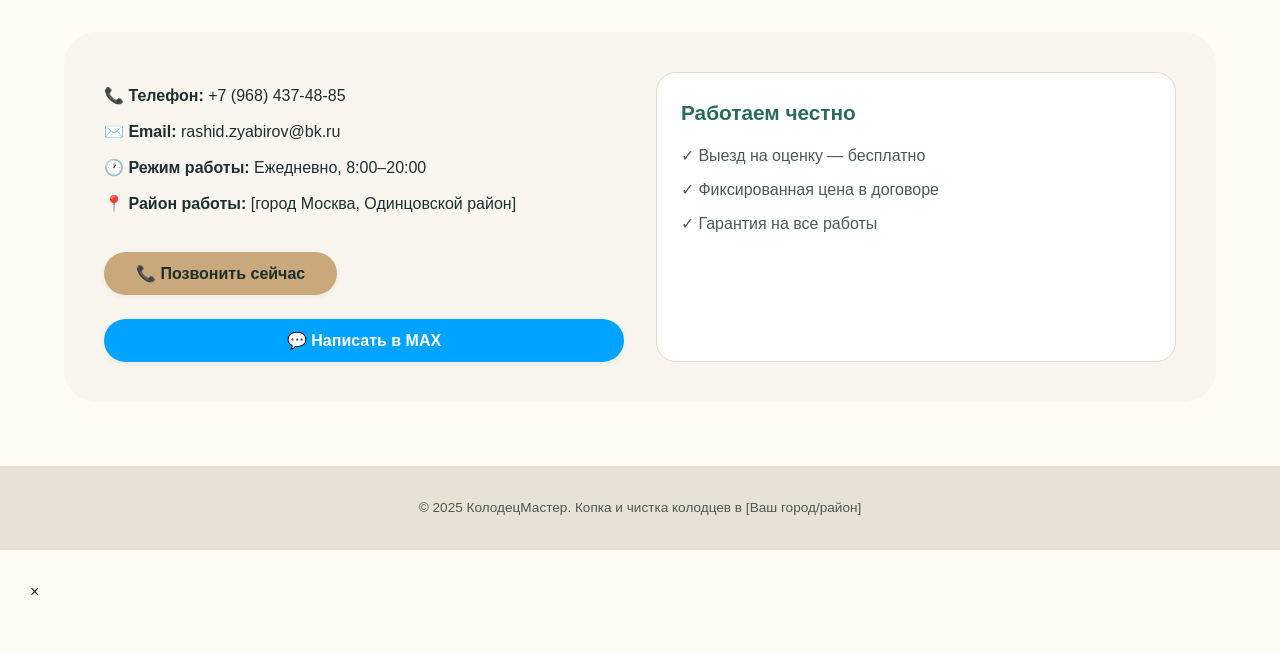
==== commit aac85667: "Add files via upload" ====
--- a/колодцыру.html
+++ b/колодцыру.html
@@ -12,12 +12,13 @@
             <div class="logo">💧 КолодецМастер</div>
             <nav>
                 <a href="#services">Услуги</a>
-                <a href="#gallery">Наши работы</a>
+                <a href="#photo-gallery">Наши работы</a>
                 <a href="#prices">Цены</a>
                 <a href="#contacts">Контакты</a>
                 <a href="#reviews">Отзывы</a>
+                <a href="#faq">Вопросы</a>
             </nav>
-            <div class="phone">📞 +7 (968) 437-48-85</div>
+           <a href="tel:+79684374885" class="phone">+7 (968) 437-48-85</a>
         </div>
     </header>
 
@@ -32,71 +33,148 @@
     <section id="services">
         <div class="container">
             <h2>Наши услуги</h2>
-            <div class="services-grid">
+                       <div class="services-grid">
                 <div class="service-card">
                     <div class="service-icon">⛏️</div>
                     <h3>Копка колодцев</h3>
-                    <p>От 2 до 15 колец. Учитываем уровень грунтовых вод. Работаем вручную и с техникой.</p>
+                    <p>От 2 до 15 колец. Работаем вручную и с техникой.</p>
+                    <div class="service-price">от 3 500 ₽ / кольцо</div>
+                    <div class="service-feature">🚚 Бесплатный выезд мастера</div>
                 </div>
                 <div class="service-card">
                     <div class="service-icon">💧</div>
                     <h3>Чистка колодцев</h3>
-                    <p>Удаление ила, дезинфекция, восстановление дебита. Вода снова кристально чистая.</p>
+                    <p>Удаление ила, дезинфекция, восстановление дебита.</p>
+                    <div class="service-price">от 4 000 ₽</div>
+                    <div class="service-feature">✅ Вернём чистую воду за 1 день</div>
                 </div>
                 <div class="service-card">
                     <div class="service-icon">🔧</div>
                     <h3>Ремонт и герметизация</h3>
-                    <p>Заделка швов, замена колец, насосное оборудование. Устраняем протечки.</p>
-                </div>
-         </div>
+                    <p>Заделка швов, замена колец, насосное оборудование.</p>
+                    <div class="service-price">от 1 500 ₽</div>
+                    <div class="service-feature">📋 Гарантия на все работы</div>
+                </div>
                 <div class="service-card">
                     <div class="service-icon">🏠</div>
                     <h3>Монтаж септиков</h3>
-                    <p>Установка под ключ. Биологические очистные станции. Гарантия на все работы.</p>
+                    <p>Установка под ключ. Биологические очистные станции.</p>
+                    <div class="service-price">от 85 000 ₽</div>
+                    <div class="service-feature">⭐ Бесплатное обслуживание 1 год</div>
                 </div>
                 <div class="service-card">
                     <div class="service-icon">🔥</div>
                     <h3>Установка бойлеров</h3>
-                    <p>Подключение водонагревателей любой сложности. Гарантия на монтаж.</p>
-                </div>
-            </div>
-    </section>
-           <section id="gallery">
-        <div class="container">
-            <h2>Примеры работ</h2>
-           <div class="gallery-grid">
-    <div class="gallery-item">
-        <img src="sanuzel.jpg" alt="Монтаж септика" style="width:100%; height:100%; object-fit:cover">
-    </div>
-    <div class="gallery-item">
-        <img src="boiler.jpg" alt="Установка бойлера" style="width:100%; height:100%; object-fit:cover">
-    </div>
-    <div class="gallery-item">
-        <img src="razvodka.jpg" alt="Наш компрессор" style="width:100%; height:100%; object-fit:cover">
-    </div>
-    <div class="gallery-item">
-        <img src="avtonomnayakanal.jpg" alt="Процесс работы" style="width:100%; height:100%; object-fit:cover">
-    </div>
-    <div class="gallery-item">
-        <img src="ustonovkatul.jpg" alt="Результат работы" style="width:100%; height:100%; object-fit:cover">
-    </div>
-    <div class="gallery-item">
-        <img src="zamenakomp.jpg" alt="Наша работа" style="width:100%; height:100%; object-fit:cover">
-    </div>
-    <div class="gallery-item">
-        <img src="drizhsisuch.jpg" alt="Наша работа" style="width:100%; height:100%; object-fit:cover">
-    </div>
-    <div class="gallery-item">
-        <img src="ustdostdomkol.jpg" alt="Наша работа" style="width:100%; height:100%; object-fit:cover">
-    </div>
-    <div class="gallery-item">
-        <img src="kopkakol.jpg" alt="Наша работа" style="width:100%; height:100%; object-fit:cover">
-    </div>
-    <div class="gallery-item">
-        <img src="avtkaneuro.jpg" alt="Наша работа" style="width:100%; height:100%; object-fit:cover">
-    </div>
-</div>
-    </section>
+                    <p>Подключение водонагревателей любой сложности.</p>
+                    <div class="service-price">от 5 000 ₽</div>
+                    <div class="service-feature">💧 Горячая вода без проблем</div>
+                </div>
+            </div>
+    </section>
+          <section id="photo-gallery">
+                      <div class="photo-gallery">
+                <div class="photo-card">
+                    <div class="photo-img">
+                        <img src="avtkaneuro.jpg" alt="Автономная канализация">
+                    </div>
+                    <div class="photo-desc">
+                        <h3>Автономная канализация (EURO)</h3>
+                        <p>Монтаж под ключ. Без запаха и откачки.</p>
+                        <span class="photo-price">от 85 000 ₽</span>
+                    </div>
+                </div>
+                <div class="photo-card">
+                    <div class="photo-img">
+                        <img src="avtonomnayakanal.jpg" alt="Автономная канализация">
+                    </div>
+                    <div class="photo-desc">
+                        <h3>Автономная канализация</h3>
+                        <p>Установка септика для загородного дома.</p>
+                        <span class="photo-price">от 75 000 ₽</span>
+                    </div>
+                </div>
+                <div class="photo-card">
+                    <div class="photo-img">
+                        <img src="boiler.jpg" alt="Установка бойлера">
+                    </div>
+                    <div class="photo-desc">
+                        <h3>Установка бойлера</h3>
+                        <p>Подключение водонагревателя любой сложности.</p>
+                        <span class="photo-price">от 5 000 ₽</span>
+                    </div>
+                </div>
+                <div class="photo-card">
+                    <div class="photo-img">
+                        <img src="drizhsisuch.jpg" alt="Дренаж участка">
+                    </div>
+                    <div class="photo-desc">
+                        <h3>Дренаж участка</h3>
+                        <p>Отвод воды с участка, защита от подтоплений.</p>
+                        <span class="photo-price">от 2 500 ₽/м²</span>
+                    </div>
+                </div>
+                <div class="photo-card">
+                    <div class="photo-img">
+                        <img src="kopkakol.jpg" alt="Копка колодца">
+                    </div>
+                    <div class="photo-desc">
+                        <h3>Копка колодца</h3>
+                        <p>Профессиональная копка с установкой колец.</p>
+                        <span class="photo-price">от 3 500 ₽/кольцо</span>
+                    </div>
+                </div>
+                <div class="photo-card">
+                    <div class="photo-img">
+                        <img src="razvodka.jpg" alt="Разводка воды в доме">
+                    </div>
+                    <div class="photo-desc">
+                        <h3>Разводка воды в доме</h3>
+                        <p>Монтаж водоснабжения от колодца или скважины.</p>
+                        <span class="photo-price">от 25 000 ₽</span>
+                    </div>
+                </div>
+                <div class="photo-card">
+                    <div class="photo-img">
+                        <img src="sanuzel.jpg" alt="Обустройство санузла">
+                    </div>
+                    <div class="photo-desc">
+                        <h3>Обустройство санузла</h3>
+                        <p>Под ключ: вода, канализация, отделка.</p>
+                        <span class="photo-price">от 40 000 ₽</span>
+                    </div>
+                </div>
+                <div class="photo-card">
+                    <div class="photo-img">
+                        <img src="ustdostdomkol.jpg" alt="Установка домика">
+                    </div>
+                    <div class="photo-desc">
+                        <h3>Установка домика</h3>
+                        <p>Полный цикл работ на участке.</p>
+                        <span class="photo-price">от 45 000 ₽</span>
+                    </div>
+                </div>
+                <div class="photo-card">
+                    <div class="photo-img">
+                        <img src="ustonovkatul.jpg" alt="Установка туалета">
+                    </div>
+                    <div class="photo-desc">
+                        <h3>Установка туалета</h3>
+                        <p>Подключение сантехники в доме.</p>
+                        <span class="photo-price">от 2 500 ₽</span>
+                    </div>
+                </div>
+                <div class="photo-card">
+                    <div class="photo-img">
+                        <img src="zamenakomp.jpg" alt="Замена компрессора">
+                    </div>
+                    <div class="photo-desc">
+                        <h3>Замена компрессора</h3>
+                        <p>Ремонт и обслуживание насосного оборудования.</p>
+                        <span class="photo-price">от 3 000 ₽</span>
+                    </div>
+                </div>
+            </div>
+        </section>
         <section id="reviews">
         <div class="container">
             <h2>Отзывы наших клиентов</h2>
@@ -238,6 +316,109 @@
                 <div class="price-item">Герметизация швов гидропломбой <span> 2 500 ₽/1 шов</span></div>
                 <div class="price-item">Дезинфекция колодца <span> 5 000 ₽</span></div>
                 <div class="price-item">Чистка стен <span>от 5 000 ₽</span></div>
+            </div>
+        </div>
+    </section>
+        <section id="blog">
+        <div class="container">
+            <h2>📖 Полезные статьи</h2>
+            <div class="blog-grid">
+                <div class="blog-card">
+                    <div class="blog-image">
+                        <img src="kolodec-voda.jpg" alt="Колодец для загородного дома">
+                    </div>
+                    <div class="blog-content">
+                        <span class="blog-category">Советы</span>
+                        <h3>Какой колодец выбрать для загородного дома?</h3>
+                        <p>Разбираем плюсы и минусы шахтных и трубчатых колодцев. Что лучше для постоянного проживания? Читайте в нашей статье...</p>
+                        <a href="#" class="read-more">Читать статью →</a>
+                    </div>
+                </div>
+                <div class="blog-card">
+                    <div class="blog-image">
+                        <img src="chistka-kolodca.jpg" alt="Чистка колодца">
+                    </div>
+                    <div class="blog-content">
+                        <span class="blog-category">Обслуживание</span>
+                        <h3>Как понять, что колодец пора чистить?</h3>
+                        <p>Мутная вода, неприятный запах, снижение уровня — рассказываем, на что обратить внимание и когда вызывать мастера...</p>
+                        <a href="#" class="read-more">Читать статью →</a>
+                    </div>
+                </div>
+                <div class="blog-card">
+                    <div class="blog-image">
+                        <img src="septik-dacha.jpg" alt="Септик для дачи">
+                    </div>
+                    <div class="blog-content">
+                        <span class="blog-category">Водоотведение</span>
+                        <h3>Септик для дачи: какой лучше?</h3>
+                        <p>Сравниваем накопительные, биологические и станции глубокой очистки. Подбираем под бюджет и количество жильцов...</p>
+                        <a href="#" class="read-more">Читать статью →</a>
+                    </div>
+                </div>
+                <div class="blog-card">
+                    <div class="blog-image">
+                        <img src="nagrevatel.jpg" alt="Водонагреватель">
+                    </div>
+                    <div class="blog-content">
+                        <span class="blog-category">Оборудование</span>
+                        <h3>Как выбрать бойлер для загородного дома?</h3>
+                        <p>Накопительный или проточный? Какой объём нужен семье из 3-4 человек? Отвечаем на популярные вопросы...</p>
+                        <a href="#" class="read-more">Читать статью →</a>
+                    </div>
+                </div>
+            </div>
+        </div>
+    </section>
+        <section id="faq">
+        <div class="container">
+            <h2>❓ Часто задаваемые вопросы</h2>
+            <div class="faq-list">
+                <div class="faq-item">
+                    <div class="faq-question">
+                        <span>Какой глубины должен быть колодец для загородного дома?</span>
+                        <span class="faq-toggle">+</span>
+                    </div>
+                    <div class="faq-answer">
+                        <p>Оптимальная глубина колодца для загородного дома — от 8 до 15 бетонных колец. Всё зависит от уровня грунтовых вод в вашем районе. Мастер бесплатно приедет и определит точную глубину.</p>
+                    </div>
+                </div>
+                <div class="faq-item">
+                    <div class="faq-question">
+                        <span>Как часто нужно обслуживать колодец?</span>
+                        <span class="faq-toggle">+</span>
+                    </div>
+                    <div class="faq-answer">
+                        <p>Рекомендуется проводить профилактическую чистку каждые 2-3 года. Но если вода стала мутной или появился неприятный запах — не ждите, вызывайте мастера сразу.</p>
+                    </div>
+                </div>
+                <div class="faq-item">
+                    <div class="faq-question">
+                        <span>Как выбрать насос для колодца?</span>
+                        <span class="faq-toggle">+</span>
+                    </div>
+                    <div class="faq-answer">
+                        <p>Выбор насоса зависит от глубины колодца, расстояния до дома и количества точек водозабора. Мы поможем подобрать оптимальный вариант под ваш бюджет.</p>
+                    </div>
+                </div>
+                <div class="faq-item">
+                    <div class="faq-question">
+                        <span>Каковы преимущества использования колодца для загородного дома?</span>
+                        <span class="faq-toggle">+</span>
+                    </div>
+                    <div class="faq-answer">
+                        <p>Колодец даёт доступ к чистой природной воде, не зависит от центрального водоснабжения, не требует счетчиков и не отключается при авариях на магистралях.</p>
+                    </div>
+                </div>
+                <div class="faq-item">
+                    <div class="faq-question">
+                        <span>Сколько колец должно быть в колодце?</span>
+                        <span class="faq-toggle">+</span>
+                    </div>
+                    <div class="faq-answer">
+                        <p>Количество колец зависит от глубины колодца. Чаще всего устанавливают от 5 до 15 колец. Точное количество определяем после выезда мастера на участок.</p>
+                    </div>
+                </div>
             </div>
         </div>
     </section>
@@ -391,5 +572,73 @@
             });
         }
     </script>
+        <script>
+        // FAQ: раскрытие ответов
+        const faqItems = document.querySelectorAll('.faq-item');
+        faqItems.forEach(item => {
+            const question = item.querySelector('.faq-question');
+            question.addEventListener('click', () => {
+                item.classList.toggle('active');
+            });
+        });
+    </script>
+        <!-- Модальные окна для статей -->
+    <div id="articleModal" class="modal">
+        <div class="modal-content blog-modal">
+            <span class="close">&times;</span>
+            <div id="articleContent"></div>
+        </div>
+    </div>
+        <script>
+        // Содержание статей
+        const articles = {
+            'article1': {
+                title: 'Какой колодец выбрать для загородного дома?',
+                content: '<p>При выборе колодца для загородного дома важно учитывать несколько факторов:</p><ul><li>Глубина грунтовых вод — от 8 до 15 колец</li><li>Тип грунта — песок, глина, суглинок</li><li>Количество жильцов — объём воды в сутки</li></ul><p>Шахтные колодцы подходят для большинства участков. Они проще в обслуживании и дают хороший доступ воды. Трубчатые (абиссинские) колодцы подходят для песчаных грунтов.</p><p><strong>✅ Совет:</strong> Закажите выезд мастера — он определит оптимальную глубину и тип колодца бесплатно.</p>'
+            },
+            'article2': {
+                title: 'Как понять, что колодец пора чистить?',
+                content: '<p>Вот признаки, что колодцу нужна чистка:</p><ul><li>💧 Вода стала мутной или с желтизной</li><li>👃 Появился неприятный запах (сероводород, болото)</li><li>🐸 В воде видны водоросли или мелкие частицы</li><li>📉 Снизился уровень воды</li></ul><p>Чистку рекомендуется проводить каждые 2-3 года. Но при первых признаках лучше не ждать — запущенный колодец сложнее восстанавливать.</p><p><strong>✅ Акция:</strong> При заказе чистки в этом месяце — скидка 10%.</p>'
+            },
+            'article3': {
+                title: 'Септик для дачи: какой лучше?',
+                content: '<p>Сравнение популярных типов септиков:</p><ul><li>🏠 <strong>Накопительный</strong> — дёшево, но требует откачки каждые 2-4 недели</li><li>💧 <strong>Биологический</strong> — чистит воду на 95%, откачка раз в год</li><li>⚡ <strong>Станция глубокой очистки</strong> — вода пригодна для полива, самый современный вариант</li></ul><p>Для дачи с сезонным проживанием подойдёт биологический септик. Для постоянного дома — станция глубокой очистки.</p><p><strong>✅ Монтаж под ключ:</strong> Приедем, установим, подключим за 1 день.</p>'
+            },
+            'article4': {
+                title: 'Как выбрать бойлер для загородного дома?',
+                content: '<p>Основные параметры выбора бойлера:</p><ul><li>📊 <strong>Объём</strong> — 50-80 л для семьи из 2-3 человек, 100-150 л для 4-5 человек</li><li>⚡ <strong>Мощность</strong> — 1.5-2 кВт для накопительного, 5-8 кВт для проточного</li><li>🔧 <strong>Тип нагрева</strong> — сухой ТЭН (долговечнее) или мокрый (дешевле)</li></ul><p>Для загородного дома лучше брать накопительный бойлер с баком 80-100 литров — воды хватит на душ и мытьё посуды.</p><p><strong>✅ Гарантия:</strong> Установка с гарантией 1 год. Бесплатный выезд на замер.</p>'
+            }
+        };
+
+        // Открытие модального окна
+        const modal = document.getElementById('articleModal');
+        const articleContent = document.getElementById('articleContent');
+        
+        document.querySelectorAll('.blog-card .read-more').forEach((link, index) => {
+            link.addEventListener('click', function(e) {
+                e.preventDefault();
+                const articleKey = `article${index + 1}`;
+                const article = articles[articleKey];
+                if (article) {
+                    articleContent.innerHTML = `
+                        <h2 style="color: #1a6b5e; margin-bottom: 20px;">${article.title}</h2>
+                        ${article.content}
+                        <p style="margin-top: 20px;"><a href="tel:+79048543290" class="btn" style="background: #1a6b5e; color: white; text-decoration: none;">📞 Получить консультацию</a></p>
+                    `;
+                    modal.style.display = 'block';
+                }
+            });
+        });
+
+        // Закрытие модального окна
+        document.querySelector('#articleModal .close').onclick = function() {
+            modal.style.display = 'none';
+        };
+        window.onclick = function(event) {
+            if (event.target == modal) {
+                modal.style.display = 'none';
+            }
+        };
+    </script>
 </body>
 </html>
--- a/style.css
+++ b/style.css
@@ -1060,4 +1060,395 @@
         flex: 1;
         text-align: center;
     }
+}
+/* ===== ФОТОГАЛЕРЕЯ С ОПИСАНИЕМ ===== */
+.photo-gallery {
+    display: grid;
+    grid-template-columns: repeat(auto-fit, minmax(320px, 1fr));
+    gap: 30px;
+    margin-top: 20px;
+}
+
+.photo-card {
+    background: white;
+    border-radius: 24px;
+    overflow: hidden;
+    box-shadow: 0 5px 20px rgba(0,0,0,0.05);
+    transition: transform 0.2s, box-shadow 0.2s;
+}
+
+.photo-card:hover {
+    transform: translateY(-5px);
+    box-shadow: 0 15px 30px rgba(0,0,0,0.1);
+}
+
+.photo-img {
+    width: 100%;
+    height: 240px;
+    overflow: hidden;
+}
+
+.photo-img img {
+    width: 100%;
+    height: 100%;
+    object-fit: cover;
+    transition: transform 0.3s;
+}
+
+.photo-card:hover .photo-img img {
+    transform: scale(1.03);
+}
+
+.photo-desc {
+    padding: 20px;
+}
+
+.photo-desc h3 {
+    font-size: 1.2rem;
+    color: #1a6b5e;
+    margin-bottom: 8px;
+}
+
+.photo-desc p {
+    color: #4a6b5e;
+    font-size: 0.9rem;
+    line-height: 1.4;
+    margin-bottom: 12px;
+}
+
+.photo-price {
+    display: inline-block;
+    background: #e9f5f2;
+    color: #1a6b5e;
+    padding: 6px 14px;
+    border-radius: 30px;
+    font-size: 0.8rem;
+    font-weight: 600;
+}
+
+/* ===== МИНИ-СТАТЬИ ===== */
+.articles-grid {
+    display: grid;
+    grid-template-columns: repeat(auto-fit, minmax(280px, 1fr));
+    gap: 30px;
+    margin-top: 20px;
+}
+
+.article-card {
+    background: white;
+    border-radius: 24px;
+    padding: 28px 22px;
+    box-shadow: 0 5px 15px rgba(0,0,0,0.03);
+    border: 1px solid #efe8d8;
+    transition: all 0.2s;
+}
+
+.article-card:hover {
+    transform: translateY(-4px);
+    border-color: #d4a373;
+}
+
+.article-icon {
+    font-size: 40px;
+    margin-bottom: 16px;
+}
+
+.article-card h3 {
+    font-size: 1.2rem;
+    color: #1a6b5e;
+    margin-bottom: 12px;
+    line-height: 1.3;
+}
+
+.article-card p {
+    color: #4a6b5e;
+    font-size: 0.9rem;
+    line-height: 1.5;
+    margin-bottom: 16px;
+}
+
+.read-more {
+    color: #d4a373;
+    text-decoration: none;
+    font-weight: 600;
+    font-size: 0.85rem;
+    transition: color 0.2s;
+}
+
+.read-more:hover {
+    color: #1a6b5e;
+    text-decoration: underline;
+}
+
+/* ===== АДАПТАЦИЯ ПОД ТЕЛЕФОН ===== */
+@media (max-width: 768px) {
+    .photo-gallery {
+        grid-template-columns: 1fr;
+        gap: 20px;
+    }
+    
+    .photo-img {
+        height: 200px;
+    }
+    
+    .articles-grid {
+        grid-template-columns: 1fr;
+        gap: 20px;
+    }
+    
+    .article-card {
+        padding: 20px;
+    }
+}
+.services-list {
+    display: flex;
+    flex-direction: column;
+    gap: 12px;
+}
+.service-row {
+    display: flex;
+    justify-content: space-between;
+    align-items: center;
+    background: white;
+    padding: 18px 24px;
+    border-radius: 20px;
+    border: 1px solid #efe8d8;
+    transition: 0.2s;
+}
+.service-row:hover {
+    border-color: #d4a373;
+    transform: translateX(5px);
+}
+.service-name {
+    font-size: 1.1rem;
+    font-weight: 600;
+    color: #1a6b5e;
+    margin-bottom: 4px;
+}
+.service-desc {
+    font-size: 0.8rem;
+    color: #4a6b5e;
+}
+.service-row-price {
+    font-weight: 700;
+    font-size: 1.2rem;
+    color: #d4a373;
+}
+@media (max-width: 768px) {
+    .service-row {
+        flex-direction: column;
+        text-align: center;
+        gap: 10px;
+    }
+}
+/* ===== БЛОК FAQ (ВОПРОСЫ-ОТВЕТЫ) ===== */
+.faq-list {
+    display: flex;
+    flex-direction: column;
+    gap: 12px;
+    max-width: 800px;
+    margin: 0 auto;
+}
+
+.faq-item {
+    background: white;
+    border-radius: 20px;
+    border: 1px solid #efe8d8;
+    overflow: hidden;
+    transition: all 0.2s;
+}
+
+.faq-item:hover {
+    border-color: #d4a373;
+}
+
+.faq-question {
+    display: flex;
+    justify-content: space-between;
+    align-items: center;
+    padding: 18px 24px;
+    cursor: pointer;
+    font-weight: 600;
+    color: #1a6b5e;
+    font-size: 1rem;
+}
+
+.faq-toggle {
+    font-size: 1.3rem;
+    color: #d4a373;
+    transition: transform 0.2s;
+}
+
+.faq-answer {
+    max-height: 0;
+    padding: 0 24px;
+    overflow: hidden;
+    transition: max-height 0.3s ease, padding 0.3s;
+    color: #4a6b5e;
+    font-size: 0.9rem;
+    line-height: 1.5;
+}
+
+.faq-answer p {
+    margin: 0 0 18px 0;
+}
+
+.faq-item.active .faq-answer {
+    max-height: 300px;
+    padding: 0 24px 18px 24px;
+}
+
+.faq-item.active .faq-toggle {
+    transform: rotate(45deg);
+}
+/* ===== ФИКС ШАПКИ ДЛЯ МОБИЛЬНОЙ ВЕРСИИ ===== */
+@media (max-width: 768px) {
+    header {
+        position: fixed !important;
+        top: 0 !important;
+        left: 0 !important;
+        width: 100% !important;
+        z-index: 9999 !important;
+        background: rgba(255, 255, 245, 0.95) !important;
+        backdrop-filter: blur(12px) !important;
+    }
+    
+    body {
+        padding-top: 80px !important;
+    }
+    
+    /* Чтобы контент не перекрывался шапкой */
+    .hero, section:first-of-type {
+        padding-top: 20px;
+    }
+}
+/* Супер-фикс для всех телефонов */
+header {
+    position: -webkit-sticky;
+    position: sticky;
+    top: 0;
+    z-index: 9999;
+}
+
+/* Для Safari на iPhone */
+header {
+    position: -webkit-sticky !important;
+    position: sticky !important;
+    top: 0 !important;
+}
+/* ===== БЛОГ СТАТЕЙ ===== */
+.blog-grid {
+    display: grid;
+    grid-template-columns: repeat(auto-fit, minmax(320px, 1fr));
+    gap: 30px;
+}
+
+.blog-card {
+    background: white;
+    border-radius: 24px;
+    overflow: hidden;
+    box-shadow: 0 5px 20px rgba(0,0,0,0.05);
+    transition: all 0.3s;
+    border: 1px solid #efe8d8;
+}
+
+.blog-card:hover {
+    transform: translateY(-5px);
+    box-shadow: 0 15px 30px rgba(0,0,0,0.1);
+    border-color: #d4a373;
+}
+
+.blog-image {
+    width: 100%;
+    height: 200px;
+    overflow: hidden;
+}
+
+.blog-image img {
+    width: 100%;
+    height: 100%;
+    object-fit: cover;
+    transition: transform 0.3s;
+}
+
+.blog-card:hover .blog-image img {
+    transform: scale(1.03);
+}
+
+.blog-content {
+    padding: 24px;
+}
+
+.blog-category {
+    display: inline-block;
+    background: #e9f5f2;
+    color: #1a6b5e;
+    font-size: 0.7rem;
+    padding: 4px 12px;
+    border-radius: 30px;
+    margin-bottom: 12px;
+}
+
+.blog-card h3 {
+    font-size: 1.2rem;
+    color: #1a6b5e;
+    margin-bottom: 12px;
+    line-height: 1.3;
+}
+
+.blog-card p {
+    color: #4a6b5e;
+    font-size: 0.9rem;
+    line-height: 1.5;
+    margin-bottom: 16px;
+}
+
+.blog-card .read-more {
+    color: #d4a373;
+    text-decoration: none;
+    font-weight: 600;
+    font-size: 0.85rem;
+}
+
+.blog-card .read-more:hover {
+    color: #1a6b5e;
+}
+
+/* ===== АДАПТАЦИЯ ПОД ТЕЛЕФОН ===== */
+@media (max-width: 768px) {
+    .blog-grid {
+        grid-template-columns: 1fr;
+        gap: 20px;
+    }
+    
+    .blog-image {
+        height: 180px;
+    }
+    
+    .blog-content {
+        padding: 18px;
+    }
+}
+/* ===== МОДАЛЬНЫЕ ОКНА ДЛЯ СТАТЕЙ ===== */
+.blog-modal {
+    max-width: 700px !important;
+    width: 90% !important;
+    border-radius: 32px !important;
+    padding: 30px !important;
+    max-height: 80vh;
+    overflow-y: auto;
+}
+
+.blog-modal #articleContent {
+    margin-top: 20px;
+}
+
+.blog-modal ul, .blog-modal p {
+    margin-bottom: 15px;
+    line-height: 1.6;
+}
+
+.blog-modal li {
+    margin-left: 20px;
+    margin-bottom: 8px;
 }
